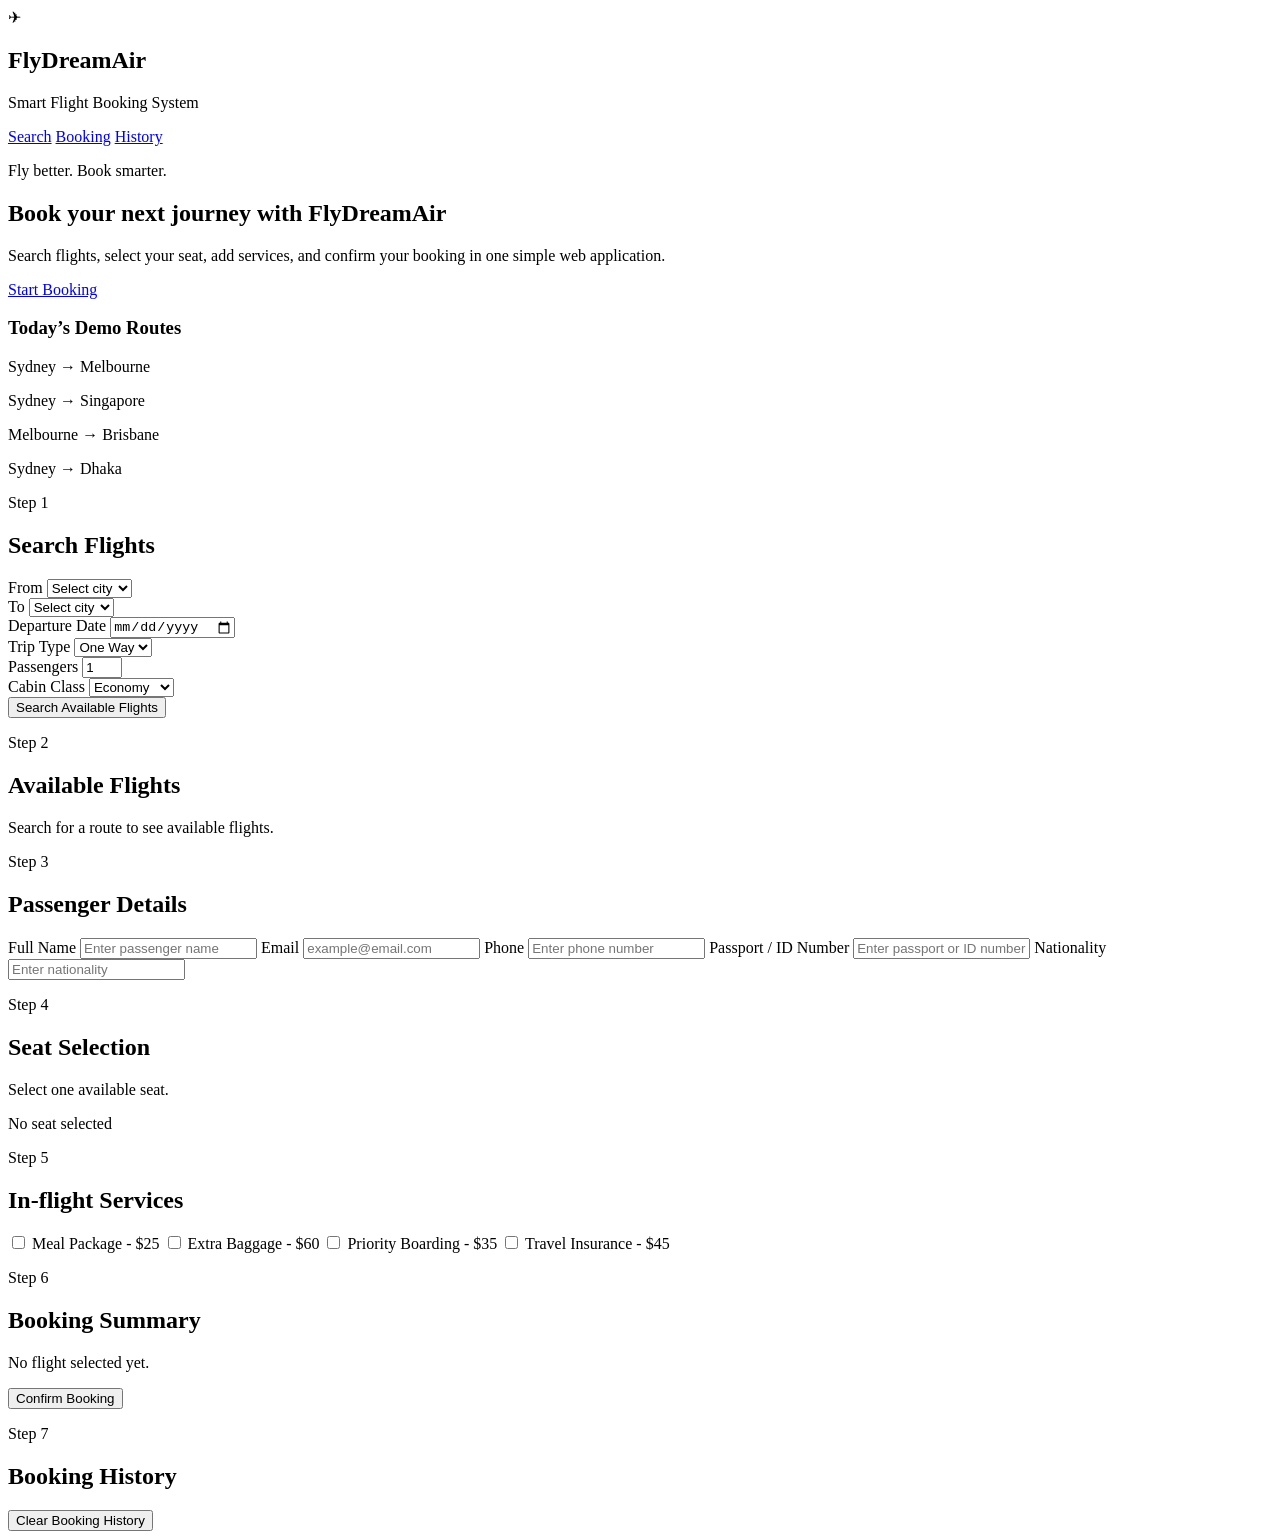
==== index.html @ 62c35463 "Added main HTML structure" ====
<!DOCTYPE html>
<html lang="en">
<head>
  <meta charset="UTF-8">
  <meta name="viewport" content="width=device-width, initial-scale=1.0">
  <title>FlyDreamAir Booking System</title>
  <link rel="stylesheet" href="style.scss">
</head>
<body>

  <div class="app">
  <header class="hero">
    <nav class="navbar">
      <div class="logo">
        <div class="logo-icon">✈</div>
        <div>
          <h1>FlyDreamAir</h1>
          <p>Smart Flight Booking System</p>
        </div>
      </div>

      <div class="nav-links">
        <a href="#search">Search</a>
        <a href="#booking">Booking</a>
        <a href="#history">History</a>
      </div>
    </nav>

    <div class="hero-content">
      <div>
        <p class="tag">Fly better. Book smarter.</p>
        <h2>Book your next journey with FlyDreamAir</h2>
        <p>
          Search flights, select your seat, add services, and confirm your booking
          in one simple web application.
        </p>
        <a href="#search" class="hero-btn">Start Booking</a>
      </div>

      <div class="hero-card">
        <h3>Today’s Demo Routes</h3>
        <p>Sydney → Melbourne</p>
        <p>Sydney → Singapore</p>
        <p>Melbourne → Brisbane</p>
        <p>Sydney → Dhaka</p>
      </div>
    </div>
  </header>

  <main>
    <section id="search" class="section">
      <div class="section-title">
        <p>Step 1</p>
        <h2>Search Flights</h2>
      </div>

      <form id="searchForm" class="card form-grid">
        <div>
          <label>From</label>
          <select id="fromCity" required>
            <option value="">Select city</option>
            <option>Sydney</option>
            <option>Melbourne</option>
            <option>Brisbane</option>
            <option>Singapore</option>
            <option>Dhaka</option>
          </select>
        </div>

        <div>
          <label>To</label>
          <select id="toCity" required>
            <option value="">Select city</option>
            <option>Sydney</option>
            <option>Melbourne</option>
            <option>Brisbane</option>
            <option>Singapore</option>
            <option>Dhaka</option>
          </select>
        </div>

        <div>
          <label>Departure Date</label>
          <input type="date" id="departureDate" required>
        </div>

        <div>
          <label>Trip Type</label>
          <select id="tripType">
            <option>One Way</option>
            <option>Return</option>
          </select>
        </div>

        <div>
          <label>Passengers</label>
          <input type="number" id="passengers" min="1" max="6" value="1">
        </div>

        <div>
          <label>Cabin Class</label>
          <select id="cabinClass">
            <option>Economy</option>
            <option>Business</option>
            <option>First Class</option>
          </select>
        </div>

        <button type="submit" class="primary-btn full">Search Available Flights</button>
      </form>
    </section>

    <section class="section">
      <div class="section-title">
        <p>Step 2</p>
        <h2>Available Flights</h2>
      </div>

      <div id="flightResults" class="flight-results">
        <div class="empty-box">Search for a route to see available flights.</div>
      </div>
    </section>

    <section id="booking" class="section booking-layout">
      <div>
        <div class="section-title">
          <p>Step 3</p>
          <h2>Passenger Details</h2>
        </div>

        <form id="passengerForm" class="card">
          <label>Full Name</label>
          <input type="text" id="fullName" placeholder="Enter passenger name" required>

          <label>Email</label>
          <input type="email" id="email" placeholder="example@email.com" required>

          <label>Phone</label>
          <input type="tel" id="phone" placeholder="Enter phone number" required>

          <label>Passport / ID Number</label>
          <input type="text" id="passport" placeholder="Enter passport or ID number" required>

          <label>Nationality</label>
          <input type="text" id="nationality" placeholder="Enter nationality" required>
        </form>
      </div>

      <div>
        <div class="section-title">
          <p>Step 4</p>
          <h2>Seat Selection</h2>
        </div>

        <div class="card">
          <p class="small-note">Select one available seat.</p>
          <div id="seatMap" class="seat-map"></div>
          <p id="selectedSeatText" class="selected-seat">No seat selected</p>
        </div>
      </div>
    </section>

    <section class="section booking-layout">
      <div>
        <div class="section-title">
          <p>Step 5</p>
          <h2>In-flight Services</h2>
        </div>

        <div class="card addons">
          <label>
            <input type="checkbox" class="addon" value="Meal Package" data-price="25">
            Meal Package - $25
          </label>

          <label>
            <input type="checkbox" class="addon" value="Extra Baggage" data-price="60">
            Extra Baggage - $60
          </label>

          <label>
            <input type="checkbox" class="addon" value="Priority Boarding" data-price="35">
            Priority Boarding - $35
          </label>

          <label>
            <input type="checkbox" class="addon" value="Travel Insurance" data-price="45">
            Travel Insurance - $45
          </label>
        </div>
      </div>

      <div>
        <div class="section-title">
          <p>Step 6</p>
          <h2>Booking Summary</h2>
        </div>

        <div class="card summary-card">
          <div id="summaryBox">
            <p>No flight selected yet.</p>
          </div>

          <button id="confirmBookingBtn" class="primary-btn full">Confirm Booking</button>
        </div>
      </div>
    </section>

    <section id="history" class="section">
      <div class="section-title">
        <p>Step 7</p>
        <h2>Booking History</h2>
      </div>

      <div class="card">
        <div id="bookingHistory"></div>
        <button id="clearHistoryBtn" class="danger-btn">Clear Booking History</button>
      </div>
    </section>
  </main>
</div>

  <script src="script.js" defer></script>
</body>
</html>
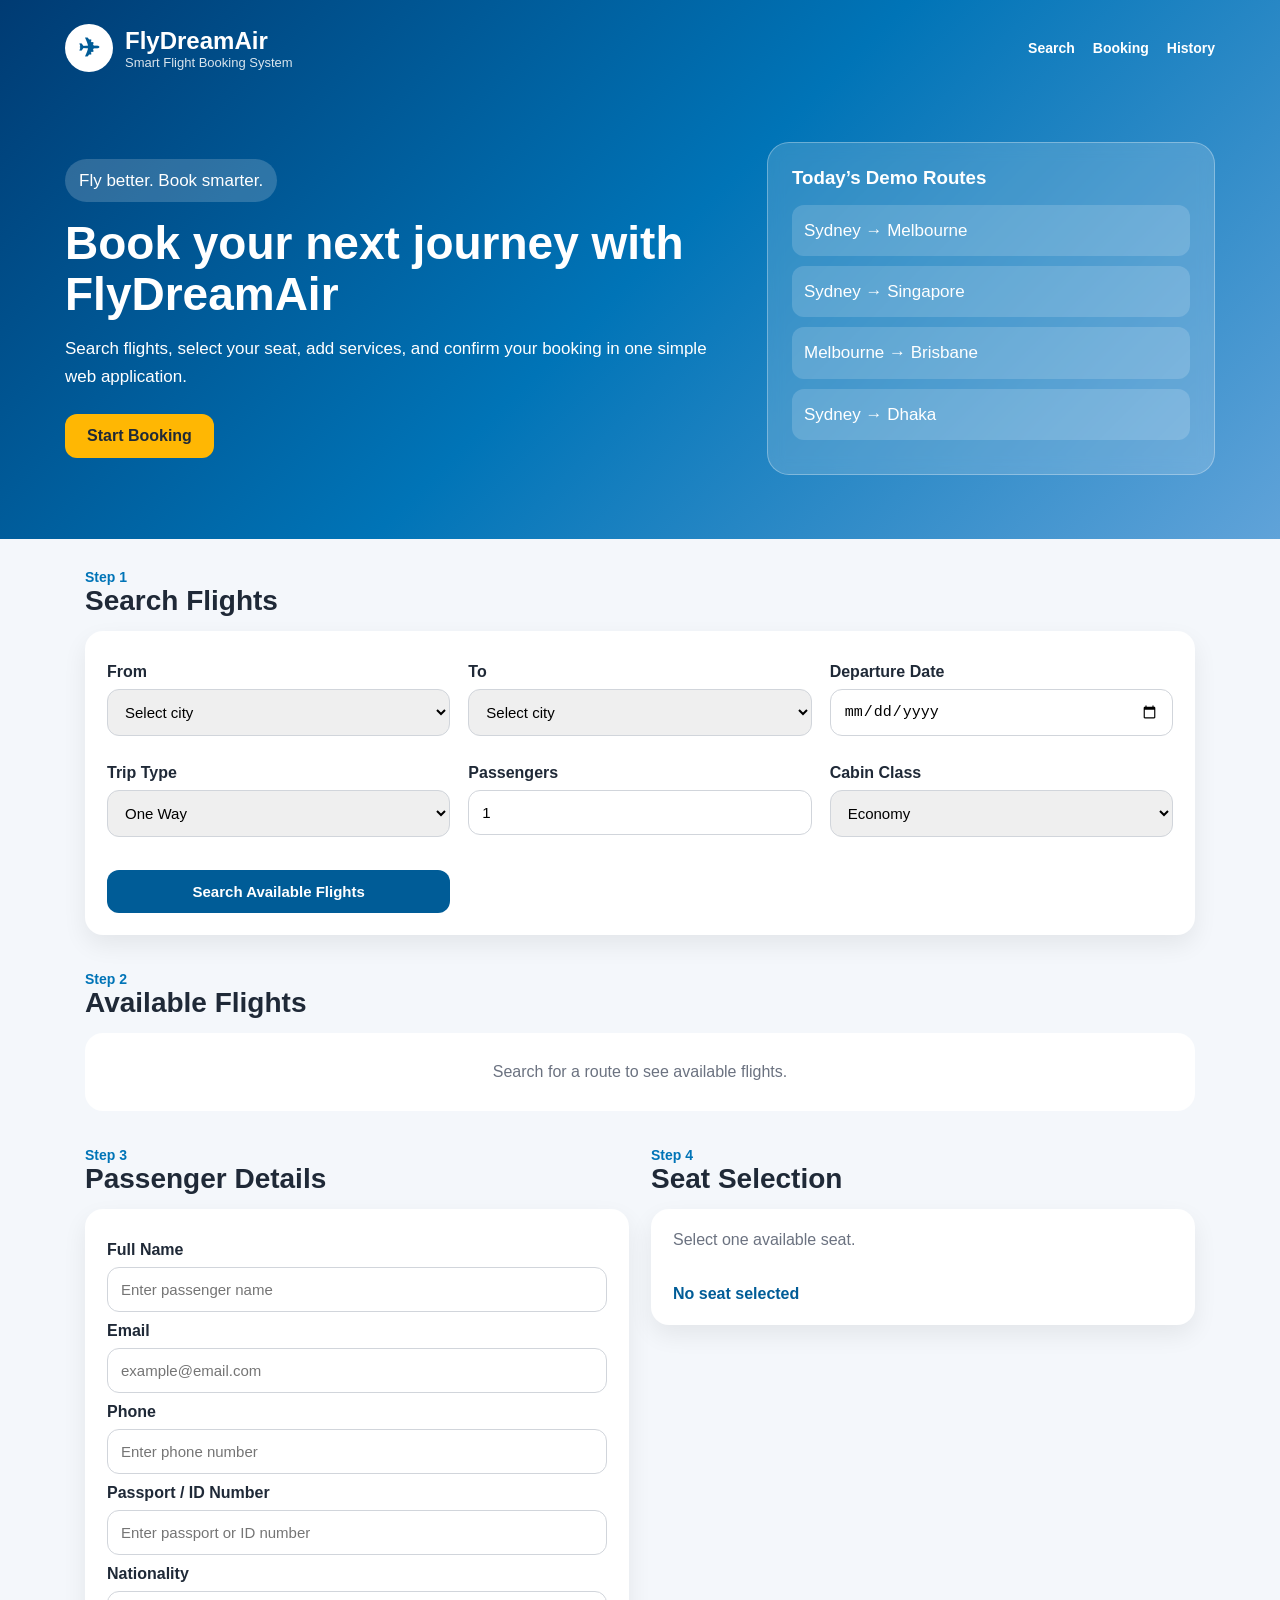
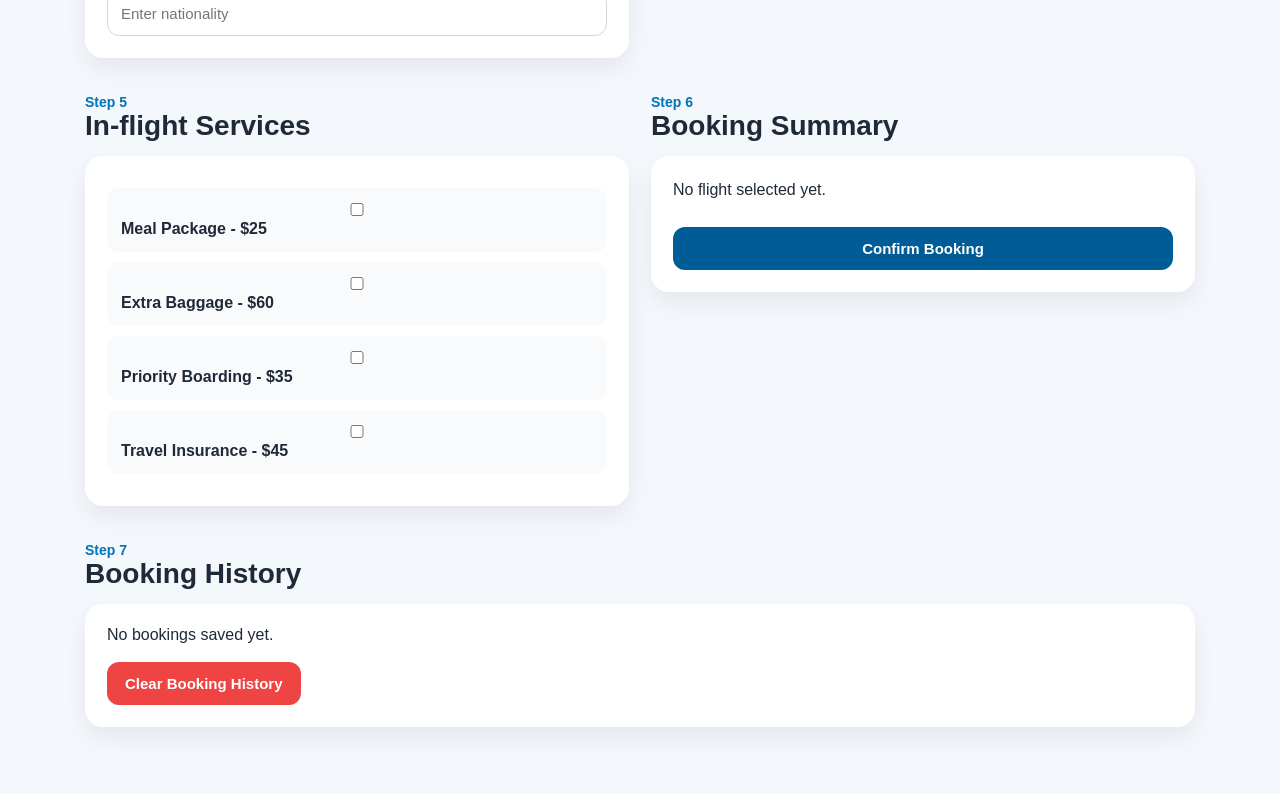
==== commit f9798049: "Change stylesheet link from style.scss to style.css" ====
--- a/index.html
+++ b/index.html
@@ -4,7 +4,7 @@
   <meta charset="UTF-8">
   <meta name="viewport" content="width=device-width, initial-scale=1.0">
   <title>FlyDreamAir Booking System</title>
-  <link rel="stylesheet" href="style.scss">
+  <link rel="stylesheet" href="style.css">
 </head>
 <body>
 
--- a/style.css
+++ b/style.css
@@ -0,0 +1,349 @@
+* {
+  box-sizing: border-box;
+  margin: 0;
+  padding: 0;
+}
+
+body {
+  font-family: Arial, sans-serif;
+  background: #f4f7fb;
+  color: #1f2937;
+}
+
+.app {
+  min-height: 100vh;
+}
+
+.hero {
+  background: linear-gradient(135deg, #003b73, #0074b7, #60a3d9);
+  color: white;
+  padding: 24px;
+}
+
+.navbar {
+  max-width: 1150px;
+  margin: auto;
+  display: flex;
+  justify-content: space-between;
+  align-items: center;
+}
+
+.logo {
+  display: flex;
+  gap: 12px;
+  align-items: center;
+}
+
+.logo-icon {
+  width: 48px;
+  height: 48px;
+  background: white;
+  color: #005c97;
+  border-radius: 50%;
+  display: grid;
+  place-items: center;
+  font-size: 26px;
+  font-weight: bold;
+}
+
+.logo h1 {
+  font-size: 24px;
+}
+
+.logo p {
+  font-size: 13px;
+  opacity: 0.85;
+}
+
+.nav-links {
+  display: flex;
+  gap: 18px;
+}
+
+.nav-links a {
+  color: white;
+  text-decoration: none;
+  font-weight: bold;
+  font-size: 14px;
+}
+
+.hero-content {
+  max-width: 1150px;
+  margin: 70px auto 40px;
+  display: grid;
+  grid-template-columns: 1.5fr 1fr;
+  gap: 30px;
+  align-items: center;
+}
+
+.tag {
+  display: inline-block;
+  background: rgba(255, 255, 255, 0.18);
+  padding: 8px 14px;
+  border-radius: 999px;
+  margin-bottom: 16px;
+}
+
+.hero-content h2 {
+  font-size: 46px;
+  line-height: 1.1;
+  margin-bottom: 16px;
+}
+
+.hero-content p {
+  font-size: 17px;
+  line-height: 1.6;
+}
+
+.hero-btn {
+  display: inline-block;
+  margin-top: 24px;
+  background: #ffb703;
+  color: #1f2937;
+  padding: 13px 22px;
+  border-radius: 12px;
+  text-decoration: none;
+  font-weight: bold;
+}
+
+.hero-card {
+  background: rgba(255, 255, 255, 0.16);
+  border: 1px solid rgba(255, 255, 255, 0.3);
+  backdrop-filter: blur(8px);
+  padding: 24px;
+  border-radius: 22px;
+}
+
+.hero-card h3 {
+  margin-bottom: 16px;
+}
+
+.hero-card p {
+  background: rgba(255, 255, 255, 0.16);
+  padding: 12px;
+  border-radius: 12px;
+  margin-bottom: 10px;
+}
+
+main {
+  max-width: 1150px;
+  margin: auto;
+  padding: 30px 20px;
+}
+
+.section {
+  margin-bottom: 36px;
+}
+
+.section-title {
+  margin-bottom: 14px;
+}
+
+.section-title p {
+  color: #0074b7;
+  font-weight: bold;
+  font-size: 14px;
+}
+
+.section-title h2 {
+  font-size: 28px;
+}
+
+.card {
+  background: white;
+  border-radius: 18px;
+  padding: 22px;
+  box-shadow: 0 10px 25px rgba(0, 0, 0, 0.07);
+}
+
+.form-grid {
+  display: grid;
+  grid-template-columns: repeat(3, 1fr);
+  gap: 18px;
+}
+
+label {
+  display: block;
+  font-weight: bold;
+  margin-bottom: 8px;
+  margin-top: 10px;
+}
+
+input,
+select {
+  width: 100%;
+  padding: 13px;
+  border: 1px solid #d1d5db;
+  border-radius: 12px;
+  font-size: 15px;
+  outline: none;
+}
+
+input:focus,
+select:focus {
+  border-color: #0074b7;
+}
+
+.primary-btn,
+.danger-btn {
+  border: none;
+  padding: 13px 18px;
+  border-radius: 12px;
+  cursor: pointer;
+  font-weight: bold;
+  font-size: 15px;
+}
+
+.primary-btn {
+  background: #005c97;
+  color: white;
+}
+
+.primary-btn:hover {
+  background: #003b73;
+}
+
+.danger-btn {
+  background: #ef4444;
+  color: white;
+  margin-top: 18px;
+}
+
+.full {
+  width: 100%;
+  margin-top: 15px;
+}
+
+.flight-results {
+  display: grid;
+  gap: 18px;
+}
+
+.flight-card {
+  background: white;
+  border-radius: 18px;
+  padding: 20px;
+  display: grid;
+  grid-template-columns: 1.2fr 1fr auto;
+  gap: 20px;
+  align-items: center;
+  box-shadow: 0 10px 25px rgba(0, 0, 0, 0.07);
+}
+
+.flight-card h3 {
+  color: #005c97;
+  margin-bottom: 8px;
+}
+
+.flight-price {
+  font-size: 24px;
+  font-weight: bold;
+  color: #f97316;
+}
+
+.empty-box {
+  background: white;
+  padding: 30px;
+  border-radius: 18px;
+  text-align: center;
+  color: #6b7280;
+}
+
+.booking-layout {
+  display: grid;
+  grid-template-columns: 1fr 1fr;
+  gap: 22px;
+}
+
+.seat-map {
+  display: grid;
+  grid-template-columns: repeat(4, 1fr);
+  gap: 10px;
+  margin: 18px 0;
+}
+
+.seat {
+  padding: 14px;
+  border-radius: 10px;
+  border: 1px solid #d1d5db;
+  background: #eef6ff;
+  cursor: pointer;
+  font-weight: bold;
+}
+
+.seat:hover {
+  background: #dbeafe;
+}
+
+.seat.selected {
+  background: #005c97;
+  color: white;
+}
+
+.seat.booked {
+  background: #9ca3af;
+  color: white;
+  cursor: not-allowed;
+}
+
+.selected-seat {
+  font-weight: bold;
+  color: #005c97;
+}
+
+.small-note {
+  color: #6b7280;
+}
+
+.addons label {
+  background: #f8fafc;
+  padding: 14px;
+  border-radius: 12px;
+  margin-bottom: 10px;
+  cursor: pointer;
+}
+
+.summary-card p {
+  margin-bottom: 10px;
+  line-height: 1.5;
+}
+
+.history-item {
+  background: #f8fafc;
+  border-left: 5px solid #005c97;
+  padding: 15px;
+  border-radius: 12px;
+  margin-bottom: 14px;
+}
+
+.history-item h3 {
+  color: #005c97;
+  margin-bottom: 8px;
+}
+
+@media (max-width: 850px) {
+  .navbar {
+    flex-direction: column;
+    gap: 18px;
+  }
+
+  .hero-content {
+    grid-template-columns: 1fr;
+    margin-top: 40px;
+  }
+
+  .hero-content h2 {
+    font-size: 34px;
+  }
+
+  .form-grid,
+  .booking-layout,
+  .flight-card {
+    grid-template-columns: 1fr;
+  }
+
+  .nav-links {
+    flex-wrap: wrap;
+    justify-content: center;
+  }
+}
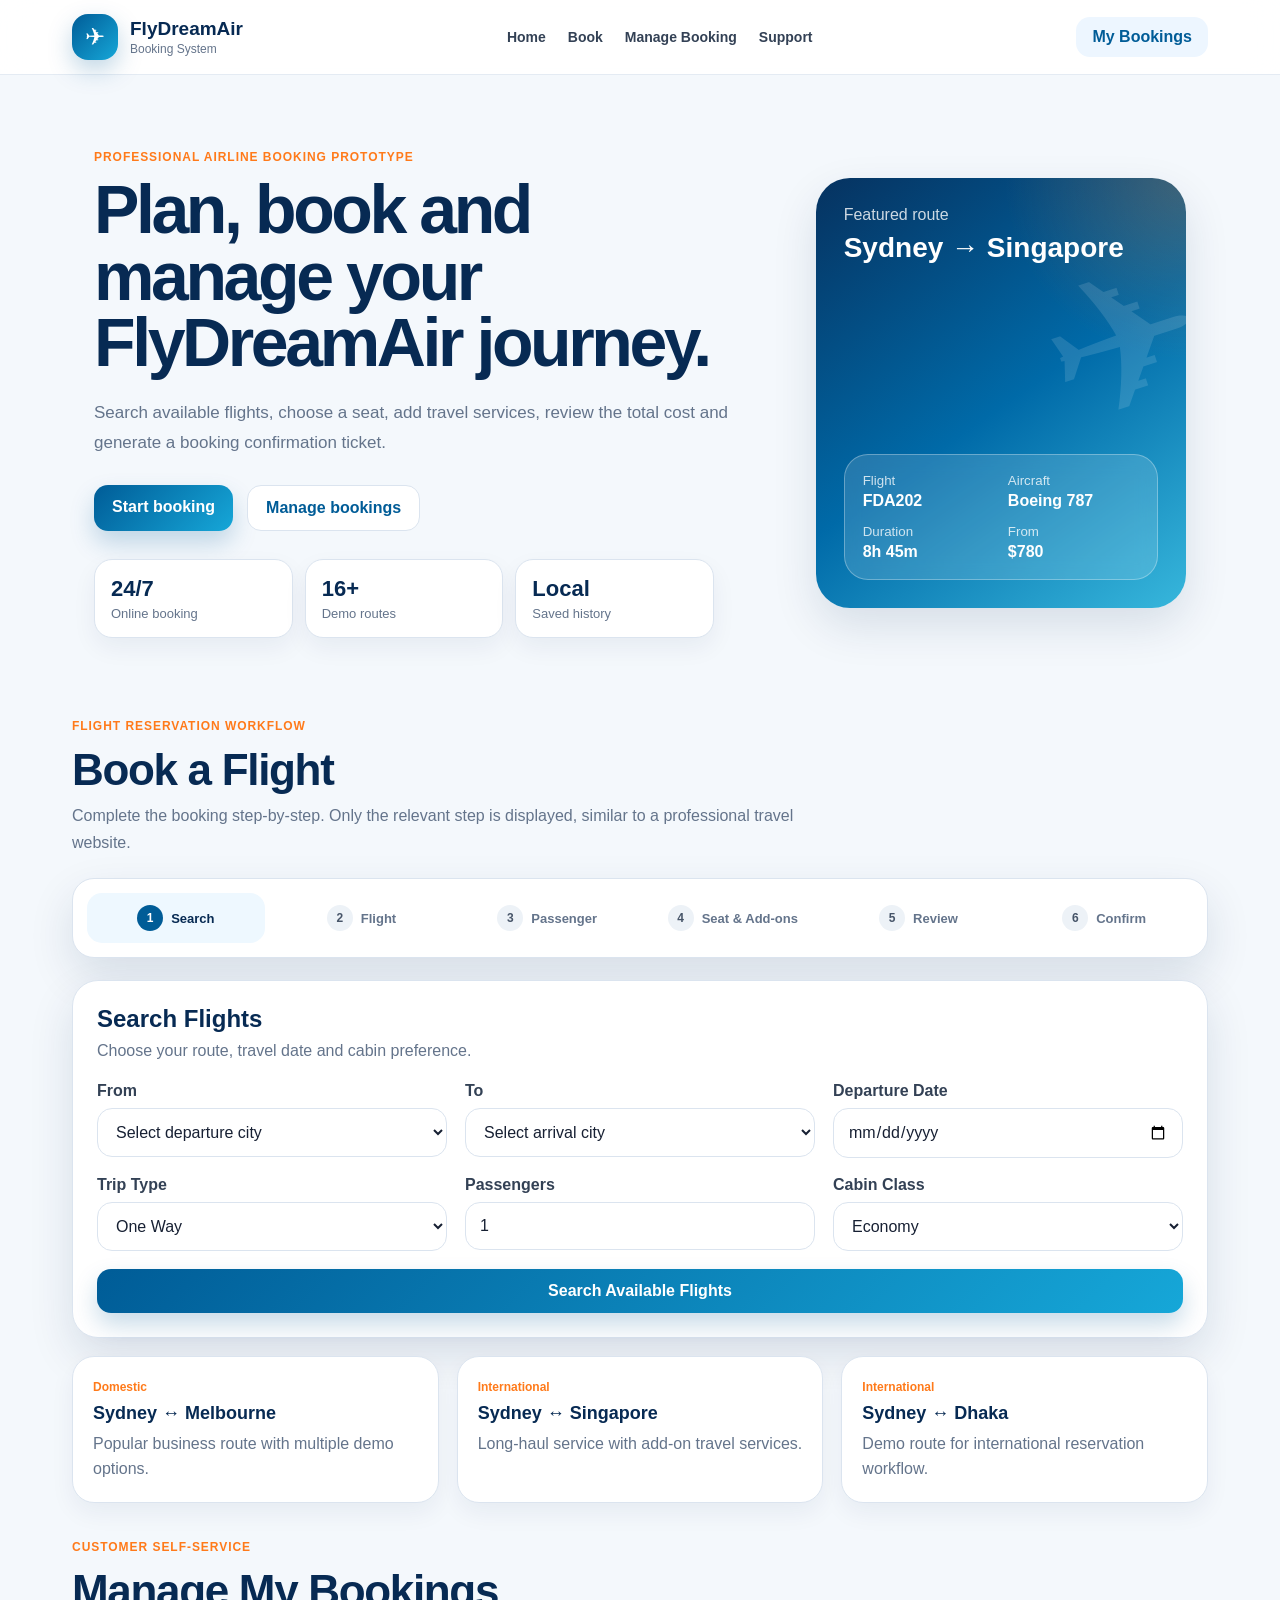
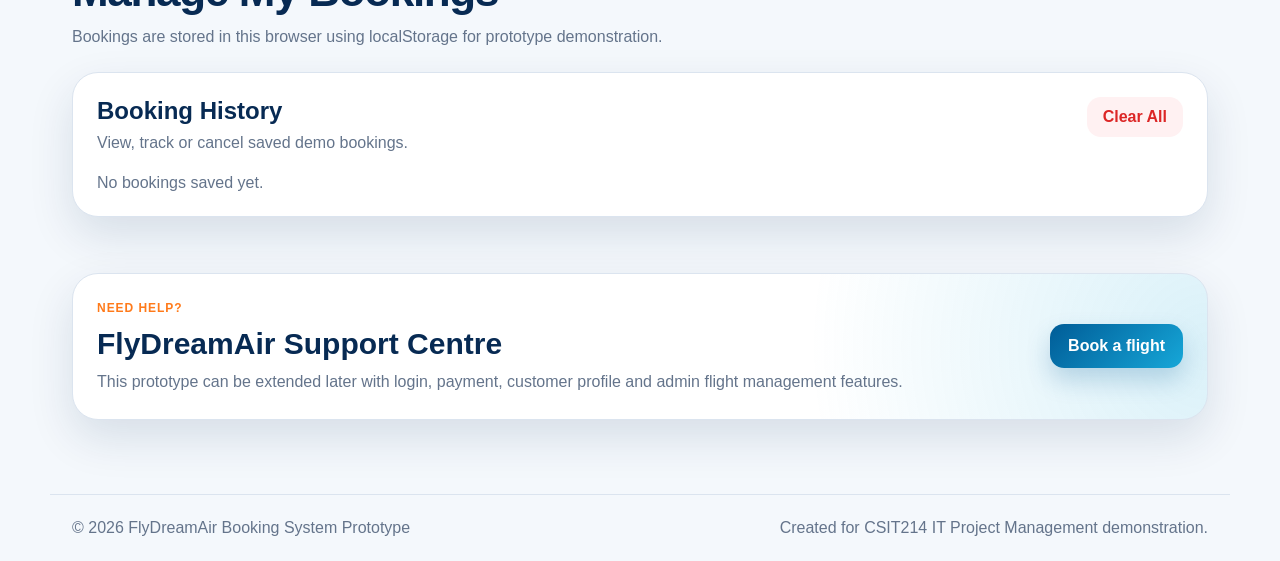
==== commit 50e64b72: "Improved layout with professional multi-step booking flow" ====
--- a/index.html
+++ b/index.html
@@ -1,224 +1,385 @@
 <!DOCTYPE html>
 <html lang="en">
 <head>
-  <meta charset="UTF-8">
-  <meta name="viewport" content="width=device-width, initial-scale=1.0">
+  <meta charset="UTF-8" />
+  <meta name="viewport" content="width=device-width, initial-scale=1.0" />
   <title>FlyDreamAir Booking System</title>
-  <link rel="stylesheet" href="style.css">
+  <link rel="stylesheet" href="style.css" />
 </head>
 <body>
-
-  <div class="app">
-  <header class="hero">
-    <nav class="navbar">
-      <div class="logo">
-        <div class="logo-icon">✈</div>
-        <div>
-          <h1>FlyDreamAir</h1>
-          <p>Smart Flight Booking System</p>
-        </div>
-      </div>
-
-      <div class="nav-links">
-        <a href="#search">Search</a>
-        <a href="#booking">Booking</a>
-        <a href="#history">History</a>
-      </div>
-    </nav>
-
-    <div class="hero-content">
-      <div>
-        <p class="tag">Fly better. Book smarter.</p>
-        <h2>Book your next journey with FlyDreamAir</h2>
-        <p>
-          Search flights, select your seat, add services, and confirm your booking
-          in one simple web application.
-        </p>
-        <a href="#search" class="hero-btn">Start Booking</a>
-      </div>
-
-      <div class="hero-card">
-        <h3>Today’s Demo Routes</h3>
-        <p>Sydney → Melbourne</p>
-        <p>Sydney → Singapore</p>
-        <p>Melbourne → Brisbane</p>
-        <p>Sydney → Dhaka</p>
-      </div>
-    </div>
-  </header>
-
-  <main>
-    <section id="search" class="section">
-      <div class="section-title">
-        <p>Step 1</p>
-        <h2>Search Flights</h2>
-      </div>
-
-      <form id="searchForm" class="card form-grid">
-        <div>
-          <label>From</label>
-          <select id="fromCity" required>
-            <option value="">Select city</option>
-            <option>Sydney</option>
-            <option>Melbourne</option>
-            <option>Brisbane</option>
-            <option>Singapore</option>
-            <option>Dhaka</option>
-          </select>
-        </div>
-
-        <div>
-          <label>To</label>
-          <select id="toCity" required>
-            <option value="">Select city</option>
-            <option>Sydney</option>
-            <option>Melbourne</option>
-            <option>Brisbane</option>
-            <option>Singapore</option>
-            <option>Dhaka</option>
-          </select>
-        </div>
-
-        <div>
-          <label>Departure Date</label>
-          <input type="date" id="departureDate" required>
-        </div>
-
-        <div>
-          <label>Trip Type</label>
-          <select id="tripType">
-            <option>One Way</option>
-            <option>Return</option>
-          </select>
-        </div>
-
-        <div>
-          <label>Passengers</label>
-          <input type="number" id="passengers" min="1" max="6" value="1">
-        </div>
-
-        <div>
-          <label>Cabin Class</label>
-          <select id="cabinClass">
-            <option>Economy</option>
-            <option>Business</option>
-            <option>First Class</option>
-          </select>
-        </div>
-
-        <button type="submit" class="primary-btn full">Search Available Flights</button>
-      </form>
-    </section>
-
-    <section class="section">
-      <div class="section-title">
-        <p>Step 2</p>
-        <h2>Available Flights</h2>
-      </div>
-
-      <div id="flightResults" class="flight-results">
-        <div class="empty-box">Search for a route to see available flights.</div>
-      </div>
-    </section>
-
-    <section id="booking" class="section booking-layout">
-      <div>
-        <div class="section-title">
-          <p>Step 3</p>
-          <h2>Passenger Details</h2>
-        </div>
-
-        <form id="passengerForm" class="card">
-          <label>Full Name</label>
-          <input type="text" id="fullName" placeholder="Enter passenger name" required>
-
-          <label>Email</label>
-          <input type="email" id="email" placeholder="example@email.com" required>
-
-          <label>Phone</label>
-          <input type="tel" id="phone" placeholder="Enter phone number" required>
-
-          <label>Passport / ID Number</label>
-          <input type="text" id="passport" placeholder="Enter passport or ID number" required>
-
-          <label>Nationality</label>
-          <input type="text" id="nationality" placeholder="Enter nationality" required>
-        </form>
-      </div>
-
-      <div>
-        <div class="section-title">
-          <p>Step 4</p>
-          <h2>Seat Selection</h2>
+  <div class="app-shell">
+    <header class="site-header">
+      <nav class="nav">
+        <a class="brand" href="#home" aria-label="FlyDreamAir home">
+          <span class="brand-mark">✈</span>
+          <span>
+            <strong>FlyDreamAir</strong>
+            <small>Booking System</small>
+          </span>
+        </a>
+
+        <div class="nav-links">
+          <a href="#home">Home</a>
+          <a href="#bookingApp">Book</a>
+          <a href="#manageBookings">Manage Booking</a>
+          <a href="#support">Support</a>
+        </div>
+
+        <button class="ghost-btn" id="viewBookingsBtn">My Bookings</button>
+      </nav>
+    </header>
+
+    <main>
+      <section id="home" class="hero">
+        <div class="hero-copy">
+          <span class="eyebrow">Professional airline booking prototype</span>
+          <h1>Plan, book and manage your FlyDreamAir journey.</h1>
+          <p>
+            Search available flights, choose a seat, add travel services, review the total cost and generate a booking confirmation ticket.
+          </p>
+          <div class="hero-actions">
+            <a class="primary-link" href="#bookingApp">Start booking</a>
+            <a class="secondary-link" href="#manageBookings">Manage bookings</a>
+          </div>
+
+          <div class="trust-row" aria-label="Service highlights">
+            <div>
+              <strong>24/7</strong>
+              <span>Online booking</span>
+            </div>
+            <div>
+              <strong>16+</strong>
+              <span>Demo routes</span>
+            </div>
+            <div>
+              <strong>Local</strong>
+              <span>Saved history</span>
+            </div>
+          </div>
+        </div>
+
+        <aside class="hero-panel">
+          <div class="panel-top">
+            <span>Featured route</span>
+            <strong>Sydney → Singapore</strong>
+          </div>
+          <div class="mini-ticket">
+            <div>
+              <small>Flight</small>
+              <strong>FDA202</strong>
+            </div>
+            <div>
+              <small>Aircraft</small>
+              <strong>Boeing 787</strong>
+            </div>
+            <div>
+              <small>Duration</small>
+              <strong>8h 45m</strong>
+            </div>
+            <div>
+              <small>From</small>
+              <strong>$780</strong>
+            </div>
+          </div>
+        </aside>
+      </section>
+
+      <section id="bookingApp" class="booking-section">
+        <div class="section-heading">
+          <span>Flight reservation workflow</span>
+          <h2>Book a Flight</h2>
+          <p>Complete the booking step-by-step. Only the relevant step is displayed, similar to a professional travel website.</p>
+        </div>
+
+        <div class="progress-card">
+          <div class="progress-step active" data-step-dot="1"><span>1</span> Search</div>
+          <div class="progress-step" data-step-dot="2"><span>2</span> Flight</div>
+          <div class="progress-step" data-step-dot="3"><span>3</span> Passenger</div>
+          <div class="progress-step" data-step-dot="4"><span>4</span> Seat & Add-ons</div>
+          <div class="progress-step" data-step-dot="5"><span>5</span> Review</div>
+          <div class="progress-step" data-step-dot="6"><span>6</span> Confirm</div>
+        </div>
+
+        <div class="workspace">
+          <section class="step-view active" id="stepSearch">
+            <div class="card search-card">
+              <div class="card-title">
+                <h3>Search Flights</h3>
+                <p>Choose your route, travel date and cabin preference.</p>
+              </div>
+
+              <form id="searchForm" class="search-grid">
+                <div>
+                  <label for="fromCity">From</label>
+                  <select id="fromCity" required>
+                    <option value="">Select departure city</option>
+                    <option>Sydney</option>
+                    <option>Melbourne</option>
+                    <option>Brisbane</option>
+                    <option>Singapore</option>
+                    <option>Dhaka</option>
+                  </select>
+                </div>
+
+                <div>
+                  <label for="toCity">To</label>
+                  <select id="toCity" required>
+                    <option value="">Select arrival city</option>
+                    <option>Sydney</option>
+                    <option>Melbourne</option>
+                    <option>Brisbane</option>
+                    <option>Singapore</option>
+                    <option>Dhaka</option>
+                  </select>
+                </div>
+
+                <div>
+                  <label for="departureDate">Departure Date</label>
+                  <input type="date" id="departureDate" required />
+                </div>
+
+                <div>
+                  <label for="tripType">Trip Type</label>
+                  <select id="tripType">
+                    <option>One Way</option>
+                    <option>Return</option>
+                  </select>
+                </div>
+
+                <div>
+                  <label for="passengers">Passengers</label>
+                  <input type="number" id="passengers" min="1" max="6" value="1" />
+                </div>
+
+                <div>
+                  <label for="cabinClass">Cabin Class</label>
+                  <select id="cabinClass">
+                    <option>Economy</option>
+                    <option>Business</option>
+                    <option>First Class</option>
+                  </select>
+                </div>
+
+                <button class="primary-btn search-submit" type="submit">Search Available Flights</button>
+              </form>
+            </div>
+
+            <div class="destination-grid">
+              <article>
+                <span>Domestic</span>
+                <strong>Sydney ↔ Melbourne</strong>
+                <p>Popular business route with multiple demo options.</p>
+              </article>
+              <article>
+                <span>International</span>
+                <strong>Sydney ↔ Singapore</strong>
+                <p>Long-haul service with add-on travel services.</p>
+              </article>
+              <article>
+                <span>International</span>
+                <strong>Sydney ↔ Dhaka</strong>
+                <p>Demo route for international reservation workflow.</p>
+              </article>
+            </div>
+          </section>
+
+          <section class="step-view" id="stepFlights">
+            <div class="card">
+              <div class="card-title split">
+                <div>
+                  <h3>Available Flights</h3>
+                  <p id="routeSummary">Select the best flight from the search results.</p>
+                </div>
+                <button class="text-btn" id="changeSearchBtn">Change search</button>
+              </div>
+              <div id="flightResults" class="flight-results"></div>
+            </div>
+          </section>
+
+          <section class="step-view" id="stepPassenger">
+            <div class="card">
+              <div class="card-title">
+                <h3>Passenger Information</h3>
+                <p>Enter the main traveller details for the booking record.</p>
+              </div>
+
+              <form id="passengerForm" class="passenger-grid">
+                <div>
+                  <label for="fullName">Full Name</label>
+                  <input type="text" id="fullName" placeholder="e.g. Shah Hadiuzzaman Rifat" required />
+                </div>
+
+                <div>
+                  <label for="email">Email Address</label>
+                  <input type="email" id="email" placeholder="name@example.com" required />
+                </div>
+
+                <div>
+                  <label for="phone">Phone Number</label>
+                  <input type="tel" id="phone" placeholder="+61..." required />
+                </div>
+
+                <div>
+                  <label for="passport">Passport / ID Number</label>
+                  <input type="text" id="passport" placeholder="Enter ID number" required />
+                </div>
+
+                <div>
+                  <label for="nationality">Nationality</label>
+                  <input type="text" id="nationality" placeholder="Enter nationality" required />
+                </div>
+
+                <div>
+                  <label for="dob">Date of Birth</label>
+                  <input type="date" id="dob" required />
+                </div>
+              </form>
+
+              <div class="button-row">
+                <button class="secondary-btn" data-go-step="2">Back to flights</button>
+                <button class="primary-btn" id="continueToSeatsBtn">Continue to seats</button>
+              </div>
+            </div>
+          </section>
+
+          <section class="step-view" id="stepSeats">
+            <div class="two-column">
+              <div class="card">
+                <div class="card-title">
+                  <h3>Select Seat</h3>
+                  <p>Unavailable seats are greyed out. Choose one available seat.</p>
+                </div>
+                <div class="aircraft-label">Front of aircraft</div>
+                <div id="seatMap" class="seat-map"></div>
+                <p id="selectedSeatText" class="selected-seat">No seat selected</p>
+              </div>
+
+              <div class="card">
+                <div class="card-title">
+                  <h3>Add Travel Services</h3>
+                  <p>Select optional services to improve the passenger journey.</p>
+                </div>
+
+                <div class="addons">
+                  <label>
+                    <input type="checkbox" class="addon" value="Meal Package" data-price="25" />
+                    <span>
+                      <strong>Meal Package</strong>
+                      <small>Hot meal and beverage selection</small>
+                    </span>
+                    <b>$25</b>
+                  </label>
+
+                  <label>
+                    <input type="checkbox" class="addon" value="Extra Baggage" data-price="60" />
+                    <span>
+                      <strong>Extra Baggage</strong>
+                      <small>Additional checked baggage allowance</small>
+                    </span>
+                    <b>$60</b>
+                  </label>
+
+                  <label>
+                    <input type="checkbox" class="addon" value="Priority Boarding" data-price="35" />
+                    <span>
+                      <strong>Priority Boarding</strong>
+                      <small>Board earlier and save time</small>
+                    </span>
+                    <b>$35</b>
+                  </label>
+
+                  <label>
+                    <input type="checkbox" class="addon" value="Travel Insurance" data-price="45" />
+                    <span>
+                      <strong>Travel Insurance</strong>
+                      <small>Basic travel protection package</small>
+                    </span>
+                    <b>$45</b>
+                  </label>
+                </div>
+
+                <div class="button-row">
+                  <button class="secondary-btn" data-go-step="3">Back</button>
+                  <button class="primary-btn" id="continueToReviewBtn">Review booking</button>
+                </div>
+              </div>
+            </div>
+          </section>
+
+          <section class="step-view" id="stepReview">
+            <div class="two-column">
+              <div class="card">
+                <div class="card-title">
+                  <h3>Review Booking</h3>
+                  <p>Check all information before confirming the booking.</p>
+                </div>
+                <div id="reviewDetails" class="review-details"></div>
+                <div class="button-row">
+                  <button class="secondary-btn" data-go-step="4">Back</button>
+                  <button class="primary-btn" id="confirmBookingBtn">Confirm Booking</button>
+                </div>
+              </div>
+
+              <aside class="price-card">
+                <span>Total payable</span>
+                <strong id="totalPrice">$0</strong>
+                <p>This is a simulation only. No real payment is processed.</p>
+              </aside>
+            </div>
+          </section>
+
+          <section class="step-view" id="stepConfirm">
+            <div class="confirmation-wrap">
+              <div class="success-icon">✓</div>
+              <h3>Booking Confirmed</h3>
+              <p>Your FlyDreamAir booking has been saved to local booking history.</p>
+              <div id="ticketOutput" class="ticket"></div>
+              <div class="button-row center">
+                <button class="secondary-btn" id="newBookingBtn">Create another booking</button>
+                <button class="primary-btn" id="goManageBtn">View booking history</button>
+              </div>
+            </div>
+          </section>
+        </div>
+      </section>
+
+      <section id="manageBookings" class="manage-section">
+        <div class="section-heading">
+          <span>Customer self-service</span>
+          <h2>Manage My Bookings</h2>
+          <p>Bookings are stored in this browser using localStorage for prototype demonstration.</p>
         </div>
 
         <div class="card">
-          <p class="small-note">Select one available seat.</p>
-          <div id="seatMap" class="seat-map"></div>
-          <p id="selectedSeatText" class="selected-seat">No seat selected</p>
-        </div>
-      </div>
-    </section>
-
-    <section class="section booking-layout">
-      <div>
-        <div class="section-title">
-          <p>Step 5</p>
-          <h2>In-flight Services</h2>
-        </div>
-
-        <div class="card addons">
-          <label>
-            <input type="checkbox" class="addon" value="Meal Package" data-price="25">
-            Meal Package - $25
-          </label>
-
-          <label>
-            <input type="checkbox" class="addon" value="Extra Baggage" data-price="60">
-            Extra Baggage - $60
-          </label>
-
-          <label>
-            <input type="checkbox" class="addon" value="Priority Boarding" data-price="35">
-            Priority Boarding - $35
-          </label>
-
-          <label>
-            <input type="checkbox" class="addon" value="Travel Insurance" data-price="45">
-            Travel Insurance - $45
-          </label>
-        </div>
-      </div>
-
-      <div>
-        <div class="section-title">
-          <p>Step 6</p>
-          <h2>Booking Summary</h2>
-        </div>
-
-        <div class="card summary-card">
-          <div id="summaryBox">
-            <p>No flight selected yet.</p>
-          </div>
-
-          <button id="confirmBookingBtn" class="primary-btn full">Confirm Booking</button>
-        </div>
-      </div>
-    </section>
-
-    <section id="history" class="section">
-      <div class="section-title">
-        <p>Step 7</p>
-        <h2>Booking History</h2>
-      </div>
-
-      <div class="card">
-        <div id="bookingHistory"></div>
-        <button id="clearHistoryBtn" class="danger-btn">Clear Booking History</button>
-      </div>
-    </section>
-  </main>
-</div>
+          <div class="card-title split">
+            <div>
+              <h3>Booking History</h3>
+              <p>View, track or cancel saved demo bookings.</p>
+            </div>
+            <button class="danger-btn" id="clearHistoryBtn">Clear All</button>
+          </div>
+
+          <div id="bookingHistory" class="history-list"></div>
+        </div>
+      </section>
+
+      <section id="support" class="support-section">
+        <div class="support-card">
+          <div>
+            <span>Need help?</span>
+            <h2>FlyDreamAir Support Centre</h2>
+            <p>This prototype can be extended later with login, payment, customer profile and admin flight management features.</p>
+          </div>
+          <a class="primary-link" href="#bookingApp">Book a flight</a>
+        </div>
+      </section>
+    </main>
+
+    <footer class="footer">
+      <p>© 2026 FlyDreamAir Booking System Prototype</p>
+      <p>Created for CSIT214 IT Project Management demonstration.</p>
+    </footer>
+  </div>
 
   <script src="script.js" defer></script>
 </body>
--- a/style.css
+++ b/style.css
@@ -4,346 +4,976 @@
   padding: 0;
 }
 
+:root {
+  --navy: #072a53;
+  --blue: #005c97;
+  --sky: #16a7d8;
+  --orange: #ff7a1a;
+  --gold: #f7b731;
+  --ink: #172033;
+  --muted: #64748b;
+  --line: #dbe4ef;
+  --soft: #f4f8fc;
+  --card: #ffffff;
+  --danger: #dc2626;
+  --success: #16a34a;
+  --shadow: 0 18px 45px rgba(7, 42, 83, 0.12);
+}
+
+html {
+  scroll-behavior: smooth;
+}
+
 body {
-  font-family: Arial, sans-serif;
-  background: #f4f7fb;
-  color: #1f2937;
-}
-
-.app {
-  min-height: 100vh;
+  font-family: Inter, "Segoe UI", Arial, sans-serif;
+  background: var(--soft);
+  color: var(--ink);
+}
+
+button,
+input,
+select {
+  font: inherit;
+}
+
+button {
+  border: 0;
+}
+
+a {
+  color: inherit;
+}
+
+.site-header {
+  position: sticky;
+  top: 0;
+  z-index: 50;
+  background: rgba(255, 255, 255, 0.92);
+  backdrop-filter: blur(16px);
+  border-bottom: 1px solid rgba(219, 228, 239, 0.75);
+}
+
+.nav {
+  max-width: 1180px;
+  margin: auto;
+  min-height: 74px;
+  padding: 0 22px;
+  display: flex;
+  align-items: center;
+  justify-content: space-between;
+  gap: 18px;
+}
+
+.brand {
+  display: inline-flex;
+  align-items: center;
+  gap: 12px;
+  text-decoration: none;
+}
+
+.brand-mark {
+  width: 46px;
+  height: 46px;
+  border-radius: 16px;
+  background: linear-gradient(135deg, var(--blue), var(--sky));
+  color: white;
+  display: grid;
+  place-items: center;
+  font-size: 24px;
+  box-shadow: 0 10px 25px rgba(0, 92, 151, 0.25);
+}
+
+.brand strong {
+  display: block;
+  font-size: 19px;
+  color: var(--navy);
+}
+
+.brand small {
+  display: block;
+  color: var(--muted);
+  font-size: 12px;
+  margin-top: 2px;
+}
+
+.nav-links {
+  display: flex;
+  gap: 22px;
+  align-items: center;
+}
+
+.nav-links a {
+  text-decoration: none;
+  color: #334155;
+  font-weight: 700;
+  font-size: 14px;
+}
+
+.nav-links a:hover {
+  color: var(--blue);
+}
+
+.ghost-btn,
+.text-btn,
+.secondary-btn,
+.primary-btn,
+.danger-btn,
+.primary-link,
+.secondary-link {
+  border-radius: 14px;
+  cursor: pointer;
+  font-weight: 800;
+  text-decoration: none;
+  transition: 0.2s ease;
+}
+
+.ghost-btn {
+  background: #edf6ff;
+  color: var(--blue);
+  padding: 11px 16px;
+}
+
+.ghost-btn:hover {
+  background: #dff0ff;
+}
+
+.primary-btn,
+.primary-link {
+  background: linear-gradient(135deg, var(--blue), var(--sky));
+  color: white;
+  padding: 13px 18px;
+  box-shadow: 0 12px 24px rgba(0, 92, 151, 0.22);
+}
+
+.primary-btn:hover,
+.primary-link:hover {
+  transform: translateY(-1px);
+}
+
+.secondary-btn,
+.secondary-link {
+  background: white;
+  color: var(--blue);
+  border: 1px solid var(--line);
+  padding: 13px 18px;
+}
+
+.secondary-btn:hover,
+.secondary-link:hover {
+  border-color: var(--blue);
+}
+
+.text-btn {
+  background: transparent;
+  color: var(--blue);
+  padding: 8px 0;
+}
+
+.danger-btn {
+  background: #fff1f2;
+  color: var(--danger);
+  padding: 11px 16px;
+}
+
+.danger-btn:hover {
+  background: #ffe4e6;
 }
 
 .hero {
-  background: linear-gradient(135deg, #003b73, #0074b7, #60a3d9);
+  max-width: 1180px;
+  margin: auto;
+  padding: 72px 22px 44px;
+  display: grid;
+  grid-template-columns: minmax(0, 1.3fr) minmax(320px, 0.7fr);
+  gap: 34px;
+  align-items: center;
+}
+
+.eyebrow,
+.section-heading span,
+.support-card span {
+  display: inline-block;
+  color: var(--orange);
+  font-weight: 900;
+  text-transform: uppercase;
+  letter-spacing: 0.08em;
+  font-size: 12px;
+  margin-bottom: 12px;
+}
+
+.hero h1 {
+  font-size: clamp(40px, 6vw, 68px);
+  line-height: 0.98;
+  letter-spacing: -0.05em;
+  color: var(--navy);
+  margin-bottom: 22px;
+}
+
+.hero p {
+  color: var(--muted);
+  line-height: 1.75;
+  font-size: 17px;
+  max-width: 670px;
+}
+
+.hero-actions {
+  display: flex;
+  gap: 14px;
+  flex-wrap: wrap;
+  margin: 28px 0;
+}
+
+.trust-row {
+  display: grid;
+  grid-template-columns: repeat(3, minmax(0, 1fr));
+  gap: 12px;
+  max-width: 620px;
+}
+
+.trust-row div {
+  background: white;
+  border: 1px solid var(--line);
+  border-radius: 18px;
+  padding: 16px;
+  box-shadow: 0 10px 25px rgba(7, 42, 83, 0.06);
+}
+
+.trust-row strong {
+  display: block;
+  color: var(--navy);
+  font-size: 22px;
+}
+
+.trust-row span {
+  display: block;
+  color: var(--muted);
+  margin-top: 4px;
+  font-size: 13px;
+}
+
+.hero-panel {
+  min-height: 430px;
+  border-radius: 34px;
+  background:
+    radial-gradient(circle at top right, rgba(255, 122, 26, 0.24), transparent 32%),
+    linear-gradient(145deg, #063260, #006aa8 52%, #37b7dc);
   color: white;
+  padding: 28px;
+  box-shadow: var(--shadow);
+  display: flex;
+  flex-direction: column;
+  justify-content: space-between;
+  overflow: hidden;
+  position: relative;
+}
+
+.hero-panel::after {
+  content: "✈";
+  position: absolute;
+  right: -18px;
+  top: 55px;
+  font-size: 190px;
+  opacity: 0.12;
+  transform: rotate(-18deg);
+}
+
+.panel-top span {
+  display: block;
+  opacity: 0.8;
+  margin-bottom: 8px;
+}
+
+.panel-top strong {
+  display: block;
+  font-size: 28px;
+}
+
+.mini-ticket {
+  position: relative;
+  z-index: 2;
+  background: rgba(255, 255, 255, 0.14);
+  border: 1px solid rgba(255, 255, 255, 0.3);
+  backdrop-filter: blur(10px);
+  border-radius: 24px;
+  padding: 18px;
+  display: grid;
+  grid-template-columns: 1fr 1fr;
+  gap: 14px;
+}
+
+.mini-ticket small {
+  display: block;
+  opacity: 0.78;
+  margin-bottom: 4px;
+}
+
+main {
+  max-width: 1180px;
+  margin: auto;
+  padding: 0 22px 40px;
+}
+
+.booking-section,
+.manage-section,
+.support-section {
+  padding-top: 34px;
+}
+
+.section-heading {
+  margin-bottom: 22px;
+}
+
+.section-heading h2 {
+  color: var(--navy);
+  font-size: clamp(30px, 4vw, 44px);
+  letter-spacing: -0.03em;
+  margin-bottom: 8px;
+}
+
+.section-heading p {
+  color: var(--muted);
+  line-height: 1.65;
+  max-width: 760px;
+}
+
+.progress-card {
+  background: white;
+  border: 1px solid var(--line);
+  border-radius: 22px;
+  padding: 14px;
+  box-shadow: var(--shadow);
+  display: grid;
+  grid-template-columns: repeat(6, 1fr);
+  gap: 8px;
+  margin-bottom: 22px;
+}
+
+.progress-step {
+  color: var(--muted);
+  display: flex;
+  align-items: center;
+  gap: 8px;
+  justify-content: center;
+  font-weight: 800;
+  font-size: 13px;
+  padding: 12px 8px;
+  border-radius: 15px;
+}
+
+.progress-step span {
+  width: 26px;
+  height: 26px;
+  border-radius: 50%;
+  background: #edf2f7;
+  display: grid;
+  place-items: center;
+  color: #475569;
+  font-size: 12px;
+}
+
+.progress-step.active,
+.progress-step.done {
+  color: var(--navy);
+  background: #eef8ff;
+}
+
+.progress-step.active span,
+.progress-step.done span {
+  background: var(--blue);
+  color: white;
+}
+
+.workspace {
+  min-height: 420px;
+}
+
+.step-view {
+  display: none;
+}
+
+.step-view.active {
+  display: block;
+  animation: fadeUp 0.28s ease both;
+}
+
+@keyframes fadeUp {
+  from {
+    opacity: 0;
+    transform: translateY(12px);
+  }
+  to {
+    opacity: 1;
+    transform: translateY(0);
+  }
+}
+
+.card,
+.price-card,
+.support-card {
+  background: white;
+  border: 1px solid var(--line);
+  border-radius: 26px;
   padding: 24px;
-}
-
-.navbar {
-  max-width: 1150px;
-  margin: auto;
+  box-shadow: var(--shadow);
+}
+
+.card-title {
+  margin-bottom: 18px;
+}
+
+.card-title h3 {
+  color: var(--navy);
+  font-size: 24px;
+  margin-bottom: 6px;
+}
+
+.card-title p {
+  color: var(--muted);
+  line-height: 1.55;
+}
+
+.split {
   display: flex;
   justify-content: space-between;
-  align-items: center;
-}
-
-.logo {
-  display: flex;
-  gap: 12px;
-  align-items: center;
-}
-
-.logo-icon {
-  width: 48px;
-  height: 48px;
-  background: white;
-  color: #005c97;
-  border-radius: 50%;
-  display: grid;
-  place-items: center;
-  font-size: 26px;
-  font-weight: bold;
-}
-
-.logo h1 {
-  font-size: 24px;
-}
-
-.logo p {
-  font-size: 13px;
-  opacity: 0.85;
-}
-
-.nav-links {
-  display: flex;
   gap: 18px;
-}
-
-.nav-links a {
-  color: white;
-  text-decoration: none;
-  font-weight: bold;
-  font-size: 14px;
-}
-
-.hero-content {
-  max-width: 1150px;
-  margin: 70px auto 40px;
-  display: grid;
-  grid-template-columns: 1.5fr 1fr;
-  gap: 30px;
-  align-items: center;
-}
-
-.tag {
-  display: inline-block;
-  background: rgba(255, 255, 255, 0.18);
-  padding: 8px 14px;
-  border-radius: 999px;
-  margin-bottom: 16px;
-}
-
-.hero-content h2 {
-  font-size: 46px;
-  line-height: 1.1;
-  margin-bottom: 16px;
-}
-
-.hero-content p {
-  font-size: 17px;
-  line-height: 1.6;
-}
-
-.hero-btn {
-  display: inline-block;
-  margin-top: 24px;
-  background: #ffb703;
-  color: #1f2937;
-  padding: 13px 22px;
-  border-radius: 12px;
-  text-decoration: none;
-  font-weight: bold;
-}
-
-.hero-card {
-  background: rgba(255, 255, 255, 0.16);
-  border: 1px solid rgba(255, 255, 255, 0.3);
-  backdrop-filter: blur(8px);
-  padding: 24px;
-  border-radius: 22px;
-}
-
-.hero-card h3 {
-  margin-bottom: 16px;
-}
-
-.hero-card p {
-  background: rgba(255, 255, 255, 0.16);
-  padding: 12px;
-  border-radius: 12px;
-  margin-bottom: 10px;
-}
-
-main {
-  max-width: 1150px;
-  margin: auto;
-  padding: 30px 20px;
-}
-
-.section {
-  margin-bottom: 36px;
-}
-
-.section-title {
-  margin-bottom: 14px;
-}
-
-.section-title p {
-  color: #0074b7;
-  font-weight: bold;
-  font-size: 14px;
-}
-
-.section-title h2 {
-  font-size: 28px;
-}
-
-.card {
-  background: white;
-  border-radius: 18px;
-  padding: 22px;
-  box-shadow: 0 10px 25px rgba(0, 0, 0, 0.07);
-}
-
-.form-grid {
+  align-items: flex-start;
+}
+
+.search-grid,
+.passenger-grid {
   display: grid;
   grid-template-columns: repeat(3, 1fr);
   gap: 18px;
 }
 
+.search-submit {
+  grid-column: 1 / -1;
+}
+
 label {
   display: block;
-  font-weight: bold;
+  font-weight: 850;
+  color: #334155;
   margin-bottom: 8px;
-  margin-top: 10px;
 }
 
 input,
 select {
   width: 100%;
-  padding: 13px;
-  border: 1px solid #d1d5db;
-  border-radius: 12px;
-  font-size: 15px;
+  border: 1px solid var(--line);
+  border-radius: 15px;
+  padding: 14px 14px;
   outline: none;
+  background: white;
+  color: var(--ink);
 }
 
 input:focus,
 select:focus {
-  border-color: #0074b7;
-}
-
-.primary-btn,
-.danger-btn {
-  border: none;
-  padding: 13px 18px;
-  border-radius: 12px;
+  border-color: var(--blue);
+  box-shadow: 0 0 0 4px rgba(0, 92, 151, 0.1);
+}
+
+.destination-grid {
+  display: grid;
+  grid-template-columns: repeat(3, 1fr);
+  gap: 18px;
+  margin-top: 18px;
+}
+
+.destination-grid article {
+  background: white;
+  border: 1px solid var(--line);
+  border-radius: 22px;
+  padding: 20px;
+  box-shadow: 0 10px 25px rgba(7, 42, 83, 0.06);
+}
+
+.destination-grid span {
+  color: var(--orange);
+  font-weight: 900;
+  font-size: 12px;
+}
+
+.destination-grid strong {
+  display: block;
+  color: var(--navy);
+  margin: 8px 0;
+  font-size: 18px;
+}
+
+.destination-grid p {
+  color: var(--muted);
+  line-height: 1.55;
+}
+
+.flight-results {
+  display: grid;
+  gap: 14px;
+}
+
+.flight-card {
+  border: 1px solid var(--line);
+  border-radius: 22px;
+  padding: 18px;
+  display: grid;
+  grid-template-columns: 1.1fr 1.2fr auto;
+  gap: 18px;
+  align-items: center;
+  background: #fbfdff;
+}
+
+.flight-route strong {
+  display: block;
+  color: var(--navy);
+  font-size: 20px;
+  margin-bottom: 5px;
+}
+
+.flight-route span,
+.flight-meta span,
+.empty-state {
+  color: var(--muted);
+}
+
+.flight-times {
+  display: flex;
+  align-items: center;
+  gap: 14px;
+}
+
+.flight-times strong {
+  display: block;
+  font-size: 24px;
+  color: var(--navy);
+}
+
+.flight-line {
+  flex: 1;
+  height: 2px;
+  background: linear-gradient(90deg, var(--blue), var(--sky));
+  min-width: 70px;
+  position: relative;
+}
+
+.flight-line::after {
+  content: "✈";
+  position: absolute;
+  right: -6px;
+  top: -14px;
+  color: var(--blue);
+}
+
+.flight-price {
+  text-align: right;
+}
+
+.flight-price strong {
+  display: block;
+  font-size: 28px;
+  color: var(--orange);
+  margin-bottom: 10px;
+}
+
+.two-column {
+  display: grid;
+  grid-template-columns: minmax(0, 1fr) minmax(320px, 0.85fr);
+  gap: 22px;
+  align-items: start;
+}
+
+.aircraft-label {
+  text-align: center;
+  color: var(--muted);
+  font-weight: 800;
+  margin-bottom: 10px;
+}
+
+.seat-map {
+  display: grid;
+  grid-template-columns: repeat(6, 1fr);
+  gap: 10px;
+}
+
+.seat {
+  padding: 13px 0;
+  border-radius: 13px;
+  background: #eaf7ff;
+  color: var(--blue);
+  border: 1px solid #c7e8fb;
   cursor: pointer;
-  font-weight: bold;
-  font-size: 15px;
-}
-
-.primary-btn {
-  background: #005c97;
+  font-weight: 900;
+}
+
+.seat:hover {
+  background: #d9f0ff;
+}
+
+.seat.selected {
+  background: var(--blue);
   color: white;
 }
 
-.primary-btn:hover {
-  background: #003b73;
-}
-
-.danger-btn {
-  background: #ef4444;
-  color: white;
-  margin-top: 18px;
-}
-
-.full {
-  width: 100%;
-  margin-top: 15px;
-}
-
-.flight-results {
-  display: grid;
-  gap: 18px;
-}
-
-.flight-card {
-  background: white;
-  border-radius: 18px;
-  padding: 20px;
-  display: grid;
-  grid-template-columns: 1.2fr 1fr auto;
-  gap: 20px;
-  align-items: center;
-  box-shadow: 0 10px 25px rgba(0, 0, 0, 0.07);
-}
-
-.flight-card h3 {
-  color: #005c97;
-  margin-bottom: 8px;
-}
-
-.flight-price {
-  font-size: 24px;
-  font-weight: bold;
-  color: #f97316;
-}
-
-.empty-box {
-  background: white;
-  padding: 30px;
-  border-radius: 18px;
-  text-align: center;
-  color: #6b7280;
-}
-
-.booking-layout {
-  display: grid;
-  grid-template-columns: 1fr 1fr;
-  gap: 22px;
-}
-
-.seat-map {
-  display: grid;
-  grid-template-columns: repeat(4, 1fr);
-  gap: 10px;
-  margin: 18px 0;
-}
-
-.seat {
-  padding: 14px;
-  border-radius: 10px;
-  border: 1px solid #d1d5db;
-  background: #eef6ff;
-  cursor: pointer;
-  font-weight: bold;
-}
-
-.seat:hover {
-  background: #dbeafe;
-}
-
-.seat.selected {
-  background: #005c97;
-  color: white;
-}
-
 .seat.booked {
-  background: #9ca3af;
+  background: #cbd5e1;
   color: white;
   cursor: not-allowed;
+  border-color: #cbd5e1;
 }
 
 .selected-seat {
-  font-weight: bold;
-  color: #005c97;
-}
-
-.small-note {
-  color: #6b7280;
+  color: var(--blue);
+  font-weight: 900;
+  margin-top: 14px;
+}
+
+.addons {
+  display: grid;
+  gap: 12px;
 }
 
 .addons label {
-  background: #f8fafc;
+  margin: 0;
+  display: grid;
+  grid-template-columns: auto 1fr auto;
+  gap: 12px;
+  align-items: center;
+  background: #f8fbff;
+  border: 1px solid var(--line);
+  border-radius: 18px;
   padding: 14px;
-  border-radius: 12px;
+  cursor: pointer;
+}
+
+.addons input {
+  width: 18px;
+  height: 18px;
+}
+
+.addons small {
+  display: block;
+  color: var(--muted);
+  font-weight: 500;
+  margin-top: 3px;
+}
+
+.addons b {
+  color: var(--orange);
+}
+
+.button-row {
+  margin-top: 22px;
+  display: flex;
+  gap: 12px;
+  justify-content: flex-end;
+  flex-wrap: wrap;
+}
+
+.button-row.center {
+  justify-content: center;
+}
+
+.review-details {
+  display: grid;
+  gap: 12px;
+}
+
+.review-row {
+  display: flex;
+  justify-content: space-between;
+  gap: 18px;
+  padding: 14px 0;
+  border-bottom: 1px solid var(--line);
+}
+
+.review-row span {
+  color: var(--muted);
+}
+
+.review-row strong {
+  text-align: right;
+  color: var(--navy);
+}
+
+.price-card {
+  position: sticky;
+  top: 96px;
+  background: linear-gradient(145deg, var(--navy), var(--blue));
+  color: white;
+}
+
+.price-card span {
+  opacity: 0.78;
+  display: block;
   margin-bottom: 10px;
-  cursor: pointer;
-}
-
-.summary-card p {
-  margin-bottom: 10px;
-  line-height: 1.5;
+}
+
+.price-card strong {
+  display: block;
+  font-size: 48px;
+  margin-bottom: 12px;
+}
+
+.price-card p {
+  opacity: 0.8;
+  line-height: 1.55;
+}
+
+.confirmation-wrap {
+  background: white;
+  border: 1px solid var(--line);
+  border-radius: 30px;
+  padding: 34px;
+  box-shadow: var(--shadow);
+  text-align: center;
+}
+
+.success-icon {
+  width: 70px;
+  height: 70px;
+  border-radius: 50%;
+  display: grid;
+  place-items: center;
+  background: #dcfce7;
+  color: var(--success);
+  font-size: 38px;
+  font-weight: 900;
+  margin: 0 auto 16px;
+}
+
+.confirmation-wrap h3 {
+  color: var(--navy);
+  font-size: 30px;
+  margin-bottom: 8px;
+}
+
+.confirmation-wrap > p {
+  color: var(--muted);
+  margin-bottom: 22px;
+}
+
+.ticket {
+  max-width: 760px;
+  margin: 0 auto;
+  border-radius: 24px;
+  overflow: hidden;
+  border: 1px solid var(--line);
+  text-align: left;
+}
+
+.ticket-head {
+  background: linear-gradient(135deg, var(--blue), var(--sky));
+  color: white;
+  padding: 20px;
+  display: flex;
+  justify-content: space-between;
+  gap: 18px;
+  align-items: center;
+}
+
+.ticket-head span {
+  opacity: 0.85;
+  display: block;
+  margin-bottom: 4px;
+}
+
+.ticket-head strong {
+  font-size: 22px;
+}
+
+.ticket-body {
+  background: white;
+  padding: 20px;
+  display: grid;
+  grid-template-columns: repeat(3, 1fr);
+  gap: 18px;
+}
+
+.ticket-body small {
+  display: block;
+  color: var(--muted);
+  margin-bottom: 4px;
+}
+
+.ticket-body strong {
+  color: var(--navy);
+}
+
+.history-list {
+  display: grid;
+  gap: 14px;
 }
 
 .history-item {
-  background: #f8fafc;
-  border-left: 5px solid #005c97;
-  padding: 15px;
-  border-radius: 12px;
-  margin-bottom: 14px;
-}
-
-.history-item h3 {
-  color: #005c97;
+  border: 1px solid var(--line);
+  border-radius: 20px;
+  padding: 18px;
+  background: #fbfdff;
+  display: grid;
+  grid-template-columns: 1fr auto;
+  gap: 18px;
+  align-items: center;
+}
+
+.history-item h4 {
+  color: var(--navy);
+  font-size: 18px;
   margin-bottom: 8px;
 }
 
-@media (max-width: 850px) {
-  .navbar {
-    flex-direction: column;
-    gap: 18px;
-  }
-
-  .hero-content {
+.history-item p {
+  color: var(--muted);
+  line-height: 1.55;
+}
+
+.history-actions {
+  display: flex;
+  gap: 10px;
+  align-items: center;
+}
+
+.badge {
+  display: inline-block;
+  background: #dcfce7;
+  color: #166534;
+  border-radius: 999px;
+  padding: 6px 10px;
+  font-size: 12px;
+  font-weight: 900;
+  margin-top: 8px;
+}
+
+.badge.cancelled {
+  background: #fee2e2;
+  color: #991b1b;
+}
+
+.support-card {
+  margin: 22px 0 34px;
+  background:
+    radial-gradient(circle at right, rgba(22, 167, 216, 0.16), transparent 35%),
+    white;
+  display: flex;
+  justify-content: space-between;
+  gap: 20px;
+  align-items: center;
+}
+
+.support-card h2 {
+  color: var(--navy);
+  font-size: 30px;
+  margin-bottom: 8px;
+}
+
+.support-card p {
+  color: var(--muted);
+  line-height: 1.65;
+}
+
+.footer {
+  border-top: 1px solid var(--line);
+  padding: 24px 22px;
+  color: var(--muted);
+  display: flex;
+  gap: 12px;
+  justify-content: space-between;
+  max-width: 1180px;
+  margin: auto;
+  flex-wrap: wrap;
+}
+
+@media (max-width: 940px) {
+  .nav {
+    flex-wrap: wrap;
+    justify-content: center;
+  }
+
+  .nav-links {
+    order: 3;
+    width: 100%;
+    justify-content: center;
+    flex-wrap: wrap;
+  }
+
+  .hero,
+  .two-column {
     grid-template-columns: 1fr;
-    margin-top: 40px;
-  }
-
-  .hero-content h2 {
-    font-size: 34px;
-  }
-
-  .form-grid,
-  .booking-layout,
+  }
+
+  .progress-card {
+    grid-template-columns: repeat(3, 1fr);
+  }
+
+  .search-grid,
+  .passenger-grid,
+  .destination-grid,
+  .ticket-body {
+    grid-template-columns: 1fr;
+  }
+
+  .price-card {
+    position: static;
+  }
+
   .flight-card {
     grid-template-columns: 1fr;
   }
 
-  .nav-links {
-    flex-wrap: wrap;
-    justify-content: center;
-  }
-}
+  .flight-price {
+    text-align: left;
+  }
+}
+
+@media (max-width: 620px) {
+  .nav {
+    padding: 12px 16px;
+  }
+
+  .hero {
+    padding: 44px 16px 28px;
+  }
+
+  main {
+    padding: 0 16px 30px;
+  }
+
+  .trust-row,
+  .progress-card {
+    grid-template-columns: 1fr;
+  }
+
+  .hero-panel {
+    min-height: 340px;
+  }
+
+  .mini-ticket {
+    grid-template-columns: 1fr;
+  }
+
+  .card,
+  .price-card,
+  .support-card,
+  .confirmation-wrap {
+    padding: 18px;
+  }
+
+  .seat-map {
+    grid-template-columns: repeat(4, 1fr);
+  }
+
+  .history-item,
+  .support-card,
+  .split {
+    grid-template-columns: 1fr;
+    display: grid;
+  }
+
+  .button-row {
+    justify-content: stretch;
+  }
+
+  .button-row button,
+  .button-row a {
+    width: 100%;
+  }
+}
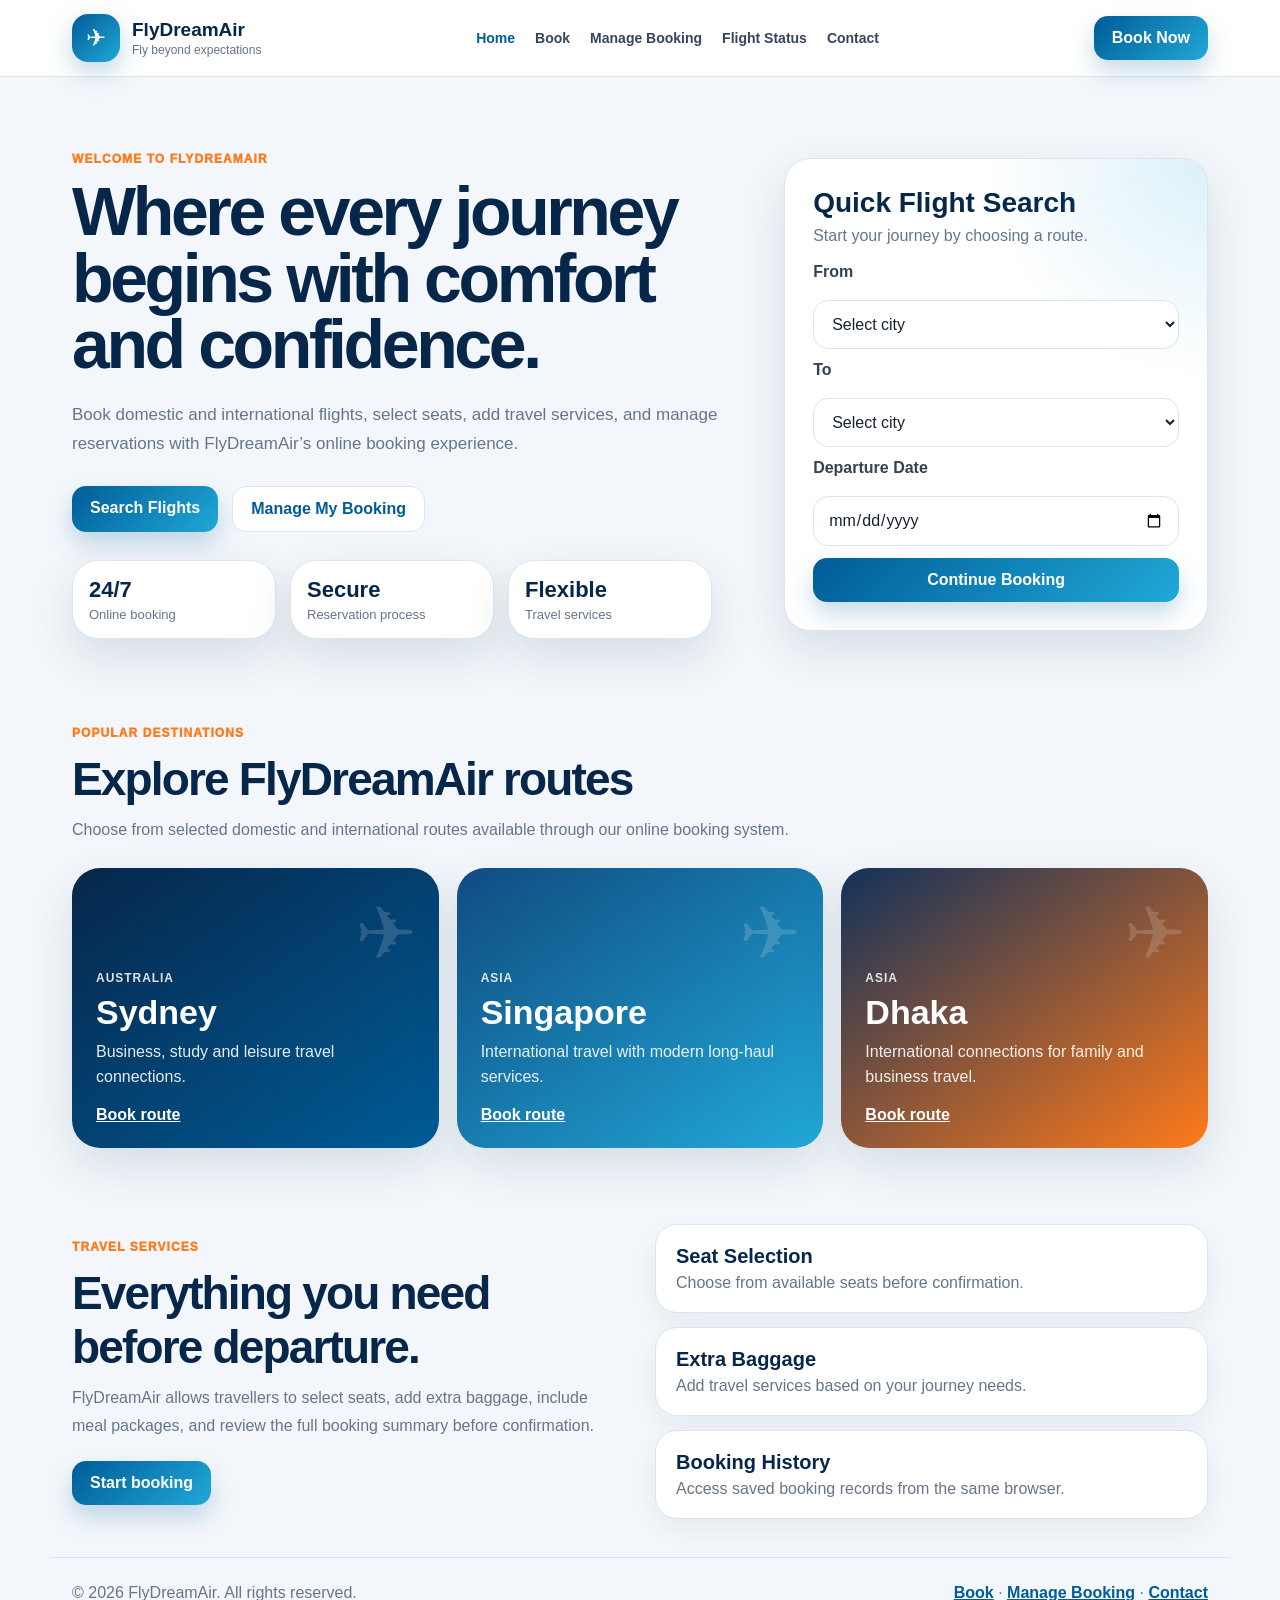
==== commit 0d892fb3: "Converted application into multi-page airline website" ====
--- a/index.html
+++ b/index.html
@@ -3,384 +3,162 @@
 <head>
   <meta charset="UTF-8" />
   <meta name="viewport" content="width=device-width, initial-scale=1.0" />
-  <title>FlyDreamAir Booking System</title>
+  <title>FlyDreamAir | Official Flight Booking</title>
   <link rel="stylesheet" href="style.css" />
 </head>
 <body>
-  <div class="app-shell">
-    <header class="site-header">
-      <nav class="nav">
-        <a class="brand" href="#home" aria-label="FlyDreamAir home">
-          <span class="brand-mark">✈</span>
-          <span>
-            <strong>FlyDreamAir</strong>
-            <small>Booking System</small>
-          </span>
-        </a>
+  <header class="site-header">
+    <nav class="nav">
+      <a class="brand" href="index.html">
+        <span class="brand-mark">✈</span>
+        <span>
+          <strong>FlyDreamAir</strong>
+          <small>Fly beyond expectations</small>
+        </span>
+      </a>
 
-        <div class="nav-links">
-          <a href="#home">Home</a>
-          <a href="#bookingApp">Book</a>
-          <a href="#manageBookings">Manage Booking</a>
-          <a href="#support">Support</a>
+      <button class="menu-toggle" id="menuToggle" aria-label="Open menu">☰</button>
+
+      <div class="nav-links" id="navLinks">
+        <a class="active" href="index.html">Home</a>
+        <a href="booking.html">Book</a>
+        <a href="manage-booking.html">Manage Booking</a>
+        <a href="flight-status.html">Flight Status</a>
+        <a href="contact.html">Contact</a>
+      </div>
+
+      <a class="nav-cta" href="booking.html">Book Now</a>
+    </nav>
+  </header>
+
+  <main>
+    <section class="hero home-hero">
+      <div class="hero-content">
+        <span class="eyebrow">Welcome to FlyDreamAir</span>
+        <h1>Where every journey begins with comfort and confidence.</h1>
+        <p>
+          Book domestic and international flights, select seats, add travel services,
+          and manage reservations with FlyDreamAir’s online booking experience.
+        </p>
+
+        <div class="hero-actions">
+          <a class="primary-link" href="booking.html">Search Flights</a>
+          <a class="secondary-link" href="manage-booking.html">Manage My Booking</a>
         </div>
 
-        <button class="ghost-btn" id="viewBookingsBtn">My Bookings</button>
-      </nav>
-    </header>
-
-    <main>
-      <section id="home" class="hero">
-        <div class="hero-copy">
-          <span class="eyebrow">Professional airline booking prototype</span>
-          <h1>Plan, book and manage your FlyDreamAir journey.</h1>
-          <p>
-            Search available flights, choose a seat, add travel services, review the total cost and generate a booking confirmation ticket.
-          </p>
-          <div class="hero-actions">
-            <a class="primary-link" href="#bookingApp">Start booking</a>
-            <a class="secondary-link" href="#manageBookings">Manage bookings</a>
+        <div class="trust-row">
+          <div>
+            <strong>24/7</strong>
+            <span>Online booking</span>
           </div>
-
-          <div class="trust-row" aria-label="Service highlights">
-            <div>
-              <strong>24/7</strong>
-              <span>Online booking</span>
-            </div>
-            <div>
-              <strong>16+</strong>
-              <span>Demo routes</span>
-            </div>
-            <div>
-              <strong>Local</strong>
-              <span>Saved history</span>
-            </div>
+          <div>
+            <strong>Secure</strong>
+            <span>Reservation process</span>
+          </div>
+          <div>
+            <strong>Flexible</strong>
+            <span>Travel services</span>
           </div>
         </div>
+      </div>
 
-        <aside class="hero-panel">
-          <div class="panel-top">
-            <span>Featured route</span>
-            <strong>Sydney → Singapore</strong>
-          </div>
-          <div class="mini-ticket">
-            <div>
-              <small>Flight</small>
-              <strong>FDA202</strong>
-            </div>
-            <div>
-              <small>Aircraft</small>
-              <strong>Boeing 787</strong>
-            </div>
-            <div>
-              <small>Duration</small>
-              <strong>8h 45m</strong>
-            </div>
-            <div>
-              <small>From</small>
-              <strong>$780</strong>
-            </div>
-          </div>
-        </aside>
-      </section>
+      <aside class="booking-widget">
+        <h2>Quick Flight Search</h2>
+        <p>Start your journey by choosing a route.</p>
 
-      <section id="bookingApp" class="booking-section">
-        <div class="section-heading">
-          <span>Flight reservation workflow</span>
-          <h2>Book a Flight</h2>
-          <p>Complete the booking step-by-step. Only the relevant step is displayed, similar to a professional travel website.</p>
+        <form id="homeSearchForm" class="quick-form">
+          <label for="homeFrom">From</label>
+          <select id="homeFrom" required>
+            <option value="">Select city</option>
+            <option>Sydney</option>
+            <option>Melbourne</option>
+            <option>Brisbane</option>
+            <option>Singapore</option>
+            <option>Dhaka</option>
+          </select>
+
+          <label for="homeTo">To</label>
+          <select id="homeTo" required>
+            <option value="">Select city</option>
+            <option>Sydney</option>
+            <option>Melbourne</option>
+            <option>Brisbane</option>
+            <option>Singapore</option>
+            <option>Dhaka</option>
+          </select>
+
+          <label for="homeDate">Departure Date</label>
+          <input type="date" id="homeDate" required />
+
+          <button class="primary-btn" type="submit">Continue Booking</button>
+        </form>
+      </aside>
+    </section>
+
+    <section class="section">
+      <div class="section-heading">
+        <span>Popular destinations</span>
+        <h2>Explore FlyDreamAir routes</h2>
+        <p>Choose from selected domestic and international routes available through our online booking system.</p>
+      </div>
+
+      <div class="destination-grid">
+        <article class="destination-card sydney">
+          <span>Australia</span>
+          <h3>Sydney</h3>
+          <p>Business, study and leisure travel connections.</p>
+          <a href="booking.html">Book route</a>
+        </article>
+
+        <article class="destination-card singapore">
+          <span>Asia</span>
+          <h3>Singapore</h3>
+          <p>International travel with modern long-haul services.</p>
+          <a href="booking.html">Book route</a>
+        </article>
+
+        <article class="destination-card dhaka">
+          <span>Asia</span>
+          <h3>Dhaka</h3>
+          <p>International connections for family and business travel.</p>
+          <a href="booking.html">Book route</a>
+        </article>
+      </div>
+    </section>
+
+    <section class="section split-feature">
+      <div>
+        <span class="eyebrow">Travel services</span>
+        <h2>Everything you need before departure.</h2>
+        <p>
+          FlyDreamAir allows travellers to select seats, add extra baggage,
+          include meal packages, and review the full booking summary before confirmation.
+        </p>
+        <a class="primary-link" href="booking.html">Start booking</a>
+      </div>
+
+      <div class="feature-list">
+        <div>
+          <strong>Seat Selection</strong>
+          <span>Choose from available seats before confirmation.</span>
         </div>
+        <div>
+          <strong>Extra Baggage</strong>
+          <span>Add travel services based on your journey needs.</span>
+        </div>
+        <div>
+          <strong>Booking History</strong>
+          <span>Access saved booking records from the same browser.</span>
+        </div>
+      </div>
+    </section>
+  </main>
 
-        <div class="progress-card">
-          <div class="progress-step active" data-step-dot="1"><span>1</span> Search</div>
-          <div class="progress-step" data-step-dot="2"><span>2</span> Flight</div>
-          <div class="progress-step" data-step-dot="3"><span>3</span> Passenger</div>
-          <div class="progress-step" data-step-dot="4"><span>4</span> Seat & Add-ons</div>
-          <div class="progress-step" data-step-dot="5"><span>5</span> Review</div>
-          <div class="progress-step" data-step-dot="6"><span>6</span> Confirm</div>
-        </div>
+  <footer class="footer">
+    <p>© 2026 FlyDreamAir. All rights reserved.</p>
+    <p><a href="booking.html">Book</a> · <a href="manage-booking.html">Manage Booking</a> · <a href="contact.html">Contact</a></p>
+  </footer>
 
-        <div class="workspace">
-          <section class="step-view active" id="stepSearch">
-            <div class="card search-card">
-              <div class="card-title">
-                <h3>Search Flights</h3>
-                <p>Choose your route, travel date and cabin preference.</p>
-              </div>
-
-              <form id="searchForm" class="search-grid">
-                <div>
-                  <label for="fromCity">From</label>
-                  <select id="fromCity" required>
-                    <option value="">Select departure city</option>
-                    <option>Sydney</option>
-                    <option>Melbourne</option>
-                    <option>Brisbane</option>
-                    <option>Singapore</option>
-                    <option>Dhaka</option>
-                  </select>
-                </div>
-
-                <div>
-                  <label for="toCity">To</label>
-                  <select id="toCity" required>
-                    <option value="">Select arrival city</option>
-                    <option>Sydney</option>
-                    <option>Melbourne</option>
-                    <option>Brisbane</option>
-                    <option>Singapore</option>
-                    <option>Dhaka</option>
-                  </select>
-                </div>
-
-                <div>
-                  <label for="departureDate">Departure Date</label>
-                  <input type="date" id="departureDate" required />
-                </div>
-
-                <div>
-                  <label for="tripType">Trip Type</label>
-                  <select id="tripType">
-                    <option>One Way</option>
-                    <option>Return</option>
-                  </select>
-                </div>
-
-                <div>
-                  <label for="passengers">Passengers</label>
-                  <input type="number" id="passengers" min="1" max="6" value="1" />
-                </div>
-
-                <div>
-                  <label for="cabinClass">Cabin Class</label>
-                  <select id="cabinClass">
-                    <option>Economy</option>
-                    <option>Business</option>
-                    <option>First Class</option>
-                  </select>
-                </div>
-
-                <button class="primary-btn search-submit" type="submit">Search Available Flights</button>
-              </form>
-            </div>
-
-            <div class="destination-grid">
-              <article>
-                <span>Domestic</span>
-                <strong>Sydney ↔ Melbourne</strong>
-                <p>Popular business route with multiple demo options.</p>
-              </article>
-              <article>
-                <span>International</span>
-                <strong>Sydney ↔ Singapore</strong>
-                <p>Long-haul service with add-on travel services.</p>
-              </article>
-              <article>
-                <span>International</span>
-                <strong>Sydney ↔ Dhaka</strong>
-                <p>Demo route for international reservation workflow.</p>
-              </article>
-            </div>
-          </section>
-
-          <section class="step-view" id="stepFlights">
-            <div class="card">
-              <div class="card-title split">
-                <div>
-                  <h3>Available Flights</h3>
-                  <p id="routeSummary">Select the best flight from the search results.</p>
-                </div>
-                <button class="text-btn" id="changeSearchBtn">Change search</button>
-              </div>
-              <div id="flightResults" class="flight-results"></div>
-            </div>
-          </section>
-
-          <section class="step-view" id="stepPassenger">
-            <div class="card">
-              <div class="card-title">
-                <h3>Passenger Information</h3>
-                <p>Enter the main traveller details for the booking record.</p>
-              </div>
-
-              <form id="passengerForm" class="passenger-grid">
-                <div>
-                  <label for="fullName">Full Name</label>
-                  <input type="text" id="fullName" placeholder="e.g. Shah Hadiuzzaman Rifat" required />
-                </div>
-
-                <div>
-                  <label for="email">Email Address</label>
-                  <input type="email" id="email" placeholder="name@example.com" required />
-                </div>
-
-                <div>
-                  <label for="phone">Phone Number</label>
-                  <input type="tel" id="phone" placeholder="+61..." required />
-                </div>
-
-                <div>
-                  <label for="passport">Passport / ID Number</label>
-                  <input type="text" id="passport" placeholder="Enter ID number" required />
-                </div>
-
-                <div>
-                  <label for="nationality">Nationality</label>
-                  <input type="text" id="nationality" placeholder="Enter nationality" required />
-                </div>
-
-                <div>
-                  <label for="dob">Date of Birth</label>
-                  <input type="date" id="dob" required />
-                </div>
-              </form>
-
-              <div class="button-row">
-                <button class="secondary-btn" data-go-step="2">Back to flights</button>
-                <button class="primary-btn" id="continueToSeatsBtn">Continue to seats</button>
-              </div>
-            </div>
-          </section>
-
-          <section class="step-view" id="stepSeats">
-            <div class="two-column">
-              <div class="card">
-                <div class="card-title">
-                  <h3>Select Seat</h3>
-                  <p>Unavailable seats are greyed out. Choose one available seat.</p>
-                </div>
-                <div class="aircraft-label">Front of aircraft</div>
-                <div id="seatMap" class="seat-map"></div>
-                <p id="selectedSeatText" class="selected-seat">No seat selected</p>
-              </div>
-
-              <div class="card">
-                <div class="card-title">
-                  <h3>Add Travel Services</h3>
-                  <p>Select optional services to improve the passenger journey.</p>
-                </div>
-
-                <div class="addons">
-                  <label>
-                    <input type="checkbox" class="addon" value="Meal Package" data-price="25" />
-                    <span>
-                      <strong>Meal Package</strong>
-                      <small>Hot meal and beverage selection</small>
-                    </span>
-                    <b>$25</b>
-                  </label>
-
-                  <label>
-                    <input type="checkbox" class="addon" value="Extra Baggage" data-price="60" />
-                    <span>
-                      <strong>Extra Baggage</strong>
-                      <small>Additional checked baggage allowance</small>
-                    </span>
-                    <b>$60</b>
-                  </label>
-
-                  <label>
-                    <input type="checkbox" class="addon" value="Priority Boarding" data-price="35" />
-                    <span>
-                      <strong>Priority Boarding</strong>
-                      <small>Board earlier and save time</small>
-                    </span>
-                    <b>$35</b>
-                  </label>
-
-                  <label>
-                    <input type="checkbox" class="addon" value="Travel Insurance" data-price="45" />
-                    <span>
-                      <strong>Travel Insurance</strong>
-                      <small>Basic travel protection package</small>
-                    </span>
-                    <b>$45</b>
-                  </label>
-                </div>
-
-                <div class="button-row">
-                  <button class="secondary-btn" data-go-step="3">Back</button>
-                  <button class="primary-btn" id="continueToReviewBtn">Review booking</button>
-                </div>
-              </div>
-            </div>
-          </section>
-
-          <section class="step-view" id="stepReview">
-            <div class="two-column">
-              <div class="card">
-                <div class="card-title">
-                  <h3>Review Booking</h3>
-                  <p>Check all information before confirming the booking.</p>
-                </div>
-                <div id="reviewDetails" class="review-details"></div>
-                <div class="button-row">
-                  <button class="secondary-btn" data-go-step="4">Back</button>
-                  <button class="primary-btn" id="confirmBookingBtn">Confirm Booking</button>
-                </div>
-              </div>
-
-              <aside class="price-card">
-                <span>Total payable</span>
-                <strong id="totalPrice">$0</strong>
-                <p>This is a simulation only. No real payment is processed.</p>
-              </aside>
-            </div>
-          </section>
-
-          <section class="step-view" id="stepConfirm">
-            <div class="confirmation-wrap">
-              <div class="success-icon">✓</div>
-              <h3>Booking Confirmed</h3>
-              <p>Your FlyDreamAir booking has been saved to local booking history.</p>
-              <div id="ticketOutput" class="ticket"></div>
-              <div class="button-row center">
-                <button class="secondary-btn" id="newBookingBtn">Create another booking</button>
-                <button class="primary-btn" id="goManageBtn">View booking history</button>
-              </div>
-            </div>
-          </section>
-        </div>
-      </section>
-
-      <section id="manageBookings" class="manage-section">
-        <div class="section-heading">
-          <span>Customer self-service</span>
-          <h2>Manage My Bookings</h2>
-          <p>Bookings are stored in this browser using localStorage for prototype demonstration.</p>
-        </div>
-
-        <div class="card">
-          <div class="card-title split">
-            <div>
-              <h3>Booking History</h3>
-              <p>View, track or cancel saved demo bookings.</p>
-            </div>
-            <button class="danger-btn" id="clearHistoryBtn">Clear All</button>
-          </div>
-
-          <div id="bookingHistory" class="history-list"></div>
-        </div>
-      </section>
-
-      <section id="support" class="support-section">
-        <div class="support-card">
-          <div>
-            <span>Need help?</span>
-            <h2>FlyDreamAir Support Centre</h2>
-            <p>This prototype can be extended later with login, payment, customer profile and admin flight management features.</p>
-          </div>
-          <a class="primary-link" href="#bookingApp">Book a flight</a>
-        </div>
-      </section>
-    </main>
-
-    <footer class="footer">
-      <p>© 2026 FlyDreamAir Booking System Prototype</p>
-      <p>Created for CSIT214 IT Project Management demonstration.</p>
-    </footer>
-  </div>
-
-  <script src="script.js" defer></script>
+  <script src="app.js"></script>
 </body>
 </html>
--- a/style.css
+++ b/style.css
@@ -5,19 +5,19 @@
 }
 
 :root {
-  --navy: #072a53;
+  --navy: #06264a;
   --blue: #005c97;
-  --sky: #16a7d8;
+  --sky: #21a8d8;
   --orange: #ff7a1a;
-  --gold: #f7b731;
+  --gold: #f8b931;
   --ink: #172033;
-  --muted: #64748b;
-  --line: #dbe4ef;
-  --soft: #f4f8fc;
+  --muted: #66758a;
+  --line: #dbe5ef;
+  --soft: #f3f7fb;
   --card: #ffffff;
   --danger: #dc2626;
   --success: #16a34a;
-  --shadow: 0 18px 45px rgba(7, 42, 83, 0.12);
+  --shadow: 0 18px 45px rgba(6, 38, 74, 0.12);
 }
 
 html {
@@ -32,12 +32,14 @@
 
 button,
 input,
-select {
+select,
+textarea {
   font: inherit;
 }
 
-button {
-  border: 0;
+button,
+a {
+  transition: 0.2s ease;
 }
 
 a {
@@ -47,46 +49,46 @@
 .site-header {
   position: sticky;
   top: 0;
-  z-index: 50;
-  background: rgba(255, 255, 255, 0.92);
-  backdrop-filter: blur(16px);
-  border-bottom: 1px solid rgba(219, 228, 239, 0.75);
+  z-index: 100;
+  background: rgba(255, 255, 255, 0.94);
+  backdrop-filter: blur(18px);
+  border-bottom: 1px solid rgba(219, 229, 239, 0.9);
 }
 
 .nav {
   max-width: 1180px;
   margin: auto;
-  min-height: 74px;
+  min-height: 76px;
   padding: 0 22px;
   display: flex;
   align-items: center;
+  gap: 20px;
   justify-content: space-between;
-  gap: 18px;
 }
 
 .brand {
-  display: inline-flex;
+  display: flex;
   align-items: center;
   gap: 12px;
   text-decoration: none;
 }
 
 .brand-mark {
-  width: 46px;
-  height: 46px;
+  width: 48px;
+  height: 48px;
   border-radius: 16px;
+  display: grid;
+  place-items: center;
   background: linear-gradient(135deg, var(--blue), var(--sky));
   color: white;
-  display: grid;
-  place-items: center;
   font-size: 24px;
-  box-shadow: 0 10px 25px rgba(0, 92, 151, 0.25);
+  box-shadow: 0 10px 26px rgba(0, 92, 151, 0.25);
 }
 
 .brand strong {
   display: block;
+  color: var(--navy);
   font-size: 19px;
-  color: var(--navy);
 }
 
 .brand small {
@@ -98,69 +100,63 @@
 
 .nav-links {
   display: flex;
-  gap: 22px;
+  gap: 20px;
   align-items: center;
 }
 
 .nav-links a {
   text-decoration: none;
-  color: #334155;
-  font-weight: 700;
+  color: #35455c;
+  font-weight: 800;
   font-size: 14px;
 }
 
-.nav-links a:hover {
+.nav-links a:hover,
+.nav-links a.active {
   color: var(--blue);
 }
 
-.ghost-btn,
-.text-btn,
+.nav-cta,
+.primary-link,
+.secondary-link,
+.primary-btn,
 .secondary-btn,
-.primary-btn,
 .danger-btn,
+.text-btn {
+  border-radius: 14px;
+  text-decoration: none;
+  cursor: pointer;
+  font-weight: 900;
+  border: 0;
+}
+
+.nav-cta,
 .primary-link,
-.secondary-link {
-  border-radius: 14px;
-  cursor: pointer;
-  font-weight: 800;
-  text-decoration: none;
-  transition: 0.2s ease;
-}
-
-.ghost-btn {
-  background: #edf6ff;
-  color: var(--blue);
-  padding: 11px 16px;
-}
-
-.ghost-btn:hover {
-  background: #dff0ff;
-}
-
-.primary-btn,
-.primary-link {
+.primary-btn {
   background: linear-gradient(135deg, var(--blue), var(--sky));
   color: white;
   padding: 13px 18px;
   box-shadow: 0 12px 24px rgba(0, 92, 151, 0.22);
 }
 
-.primary-btn:hover,
-.primary-link:hover {
+.nav-cta:hover,
+.primary-link:hover,
+.primary-btn:hover {
   transform: translateY(-1px);
 }
 
-.secondary-btn,
-.secondary-link {
+.secondary-link,
+.secondary-btn {
   background: white;
   color: var(--blue);
   border: 1px solid var(--line);
   padding: 13px 18px;
 }
 
-.secondary-btn:hover,
-.secondary-link:hover {
-  border-color: var(--blue);
+.danger-btn {
+  background: #fff1f2;
+  color: var(--danger);
+  padding: 12px 16px;
 }
 
 .text-btn {
@@ -169,212 +165,340 @@
   padding: 8px 0;
 }
 
-.danger-btn {
-  background: #fff1f2;
-  color: var(--danger);
-  padding: 11px 16px;
-}
-
-.danger-btn:hover {
-  background: #ffe4e6;
-}
-
-.hero {
+.menu-toggle {
+  display: none;
+  background: var(--soft);
+  color: var(--navy);
+  border-radius: 12px;
+  padding: 10px 12px;
+  border: 1px solid var(--line);
+}
+
+main {
   max-width: 1180px;
   margin: auto;
-  padding: 72px 22px 44px;
-  display: grid;
-  grid-template-columns: minmax(0, 1.3fr) minmax(320px, 0.7fr);
+  padding: 0 22px;
+}
+
+.hero {
+  padding: 72px 0 46px;
+  display: grid;
+  grid-template-columns: minmax(0, 1.2fr) minmax(330px, 0.75fr);
   gap: 34px;
   align-items: center;
 }
 
+.home-hero h1,
+.page-hero h1 {
+  color: var(--navy);
+  letter-spacing: -0.05em;
+  line-height: 0.98;
+}
+
+.home-hero h1 {
+  font-size: clamp(42px, 6vw, 68px);
+  margin-bottom: 22px;
+}
+
+.hero-content p,
+.page-hero p,
+.section-heading p,
+.card-title p,
+.split-feature p {
+  color: var(--muted);
+  line-height: 1.72;
+}
+
+.hero-content p {
+  max-width: 680px;
+  font-size: 17px;
+}
+
 .eyebrow,
-.section-heading span,
-.support-card span {
+.section-heading span {
   display: inline-block;
   color: var(--orange);
+  font-size: 12px;
+  letter-spacing: 0.09em;
+  text-transform: uppercase;
+  font-weight: 950;
+  margin-bottom: 12px;
+}
+
+.hero-actions {
+  display: flex;
+  flex-wrap: wrap;
+  gap: 14px;
+  margin: 28px 0;
+}
+
+.trust-row {
+  display: grid;
+  grid-template-columns: repeat(3, 1fr);
+  gap: 14px;
+  max-width: 640px;
+}
+
+.trust-row div,
+.card,
+.booking-widget,
+.contact-info,
+.price-card {
+  background: white;
+  border: 1px solid var(--line);
+  border-radius: 26px;
+  box-shadow: var(--shadow);
+}
+
+.trust-row div {
+  padding: 16px;
+}
+
+.trust-row strong {
+  display: block;
+  color: var(--navy);
+  font-size: 22px;
+}
+
+.trust-row span {
+  display: block;
+  color: var(--muted);
+  margin-top: 4px;
+  font-size: 13px;
+}
+
+.booking-widget {
+  padding: 28px;
+  position: relative;
+  overflow: hidden;
+}
+
+.booking-widget::before {
+  content: "";
+  position: absolute;
+  inset: 0;
+  background: radial-gradient(circle at top right, rgba(33, 168, 216, 0.16), transparent 35%);
+  pointer-events: none;
+}
+
+.booking-widget h2 {
+  color: var(--navy);
+  margin-bottom: 8px;
+  font-size: 28px;
+}
+
+.booking-widget p {
+  color: var(--muted);
+  margin-bottom: 18px;
+}
+
+.quick-form,
+.contact-form {
+  position: relative;
+  z-index: 2;
+  display: grid;
+  gap: 12px;
+}
+
+label {
+  display: block;
+  font-weight: 900;
+  color: #334155;
+  margin-bottom: 7px;
+}
+
+input,
+select,
+textarea {
+  width: 100%;
+  border: 1px solid var(--line);
+  border-radius: 15px;
+  padding: 14px;
+  outline: none;
+  background: white;
+  color: var(--ink);
+}
+
+input:focus,
+select:focus,
+textarea:focus {
+  border-color: var(--blue);
+  box-shadow: 0 0 0 4px rgba(0, 92, 151, 0.1);
+}
+
+.section {
+  padding: 38px 0;
+}
+
+.section-heading {
+  margin-bottom: 24px;
+}
+
+.section-heading h2,
+.split-feature h2 {
+  color: var(--navy);
+  font-size: clamp(30px, 4vw, 46px);
+  letter-spacing: -0.04em;
+  margin-bottom: 10px;
+}
+
+.destination-grid {
+  display: grid;
+  grid-template-columns: repeat(3, 1fr);
+  gap: 18px;
+}
+
+.destination-card {
+  min-height: 280px;
+  padding: 24px;
+  border-radius: 28px;
+  color: white;
+  display: flex;
+  flex-direction: column;
+  justify-content: flex-end;
+  box-shadow: var(--shadow);
+  overflow: hidden;
+  position: relative;
+  background: linear-gradient(145deg, var(--navy), var(--blue));
+}
+
+.destination-card::before {
+  content: "✈";
+  position: absolute;
+  top: 22px;
+  right: 22px;
+  font-size: 74px;
+  opacity: 0.16;
+}
+
+.destination-card.singapore {
+  background: linear-gradient(145deg, #0f4c81, #21a8d8);
+}
+
+.destination-card.dhaka {
+  background: linear-gradient(145deg, #12315a, #ff7a1a);
+}
+
+.destination-card span {
+  opacity: 0.86;
   font-weight: 900;
   text-transform: uppercase;
   letter-spacing: 0.08em;
   font-size: 12px;
-  margin-bottom: 12px;
-}
-
-.hero h1 {
-  font-size: clamp(40px, 6vw, 68px);
-  line-height: 0.98;
-  letter-spacing: -0.05em;
-  color: var(--navy);
-  margin-bottom: 22px;
-}
-
-.hero p {
-  color: var(--muted);
-  line-height: 1.75;
-  font-size: 17px;
-  max-width: 670px;
-}
-
-.hero-actions {
-  display: flex;
+}
+
+.destination-card h3 {
+  font-size: 34px;
+  margin: 8px 0;
+}
+
+.destination-card p {
+  line-height: 1.55;
+  opacity: 0.9;
+  margin-bottom: 16px;
+}
+
+.destination-card a {
+  font-weight: 900;
+  color: white;
+}
+
+.split-feature {
+  display: grid;
+  grid-template-columns: 1fr 1fr;
+  gap: 30px;
+  align-items: center;
+}
+
+.split-feature .primary-link {
+  display: inline-block;
+  margin-top: 22px;
+}
+
+.feature-list {
+  display: grid;
   gap: 14px;
-  flex-wrap: wrap;
-  margin: 28px 0;
-}
-
-.trust-row {
-  display: grid;
-  grid-template-columns: repeat(3, minmax(0, 1fr));
-  gap: 12px;
-  max-width: 620px;
-}
-
-.trust-row div {
-  background: white;
-  border: 1px solid var(--line);
-  border-radius: 18px;
-  padding: 16px;
-  box-shadow: 0 10px 25px rgba(7, 42, 83, 0.06);
-}
-
-.trust-row strong {
-  display: block;
-  color: var(--navy);
-  font-size: 22px;
-}
-
-.trust-row span {
-  display: block;
-  color: var(--muted);
-  margin-top: 4px;
-  font-size: 13px;
-}
-
-.hero-panel {
-  min-height: 430px;
-  border-radius: 34px;
-  background:
-    radial-gradient(circle at top right, rgba(255, 122, 26, 0.24), transparent 32%),
-    linear-gradient(145deg, #063260, #006aa8 52%, #37b7dc);
-  color: white;
-  padding: 28px;
-  box-shadow: var(--shadow);
-  display: flex;
-  flex-direction: column;
-  justify-content: space-between;
-  overflow: hidden;
-  position: relative;
-}
-
-.hero-panel::after {
-  content: "✈";
-  position: absolute;
-  right: -18px;
-  top: 55px;
-  font-size: 190px;
-  opacity: 0.12;
-  transform: rotate(-18deg);
-}
-
-.panel-top span {
-  display: block;
-  opacity: 0.8;
-  margin-bottom: 8px;
-}
-
-.panel-top strong {
-  display: block;
-  font-size: 28px;
-}
-
-.mini-ticket {
-  position: relative;
-  z-index: 2;
-  background: rgba(255, 255, 255, 0.14);
-  border: 1px solid rgba(255, 255, 255, 0.3);
-  backdrop-filter: blur(10px);
-  border-radius: 24px;
-  padding: 18px;
-  display: grid;
-  grid-template-columns: 1fr 1fr;
-  gap: 14px;
-}
-
-.mini-ticket small {
-  display: block;
-  opacity: 0.78;
-  margin-bottom: 4px;
-}
-
-main {
-  max-width: 1180px;
-  margin: auto;
-  padding: 0 22px 40px;
-}
-
-.booking-section,
-.manage-section,
-.support-section {
-  padding-top: 34px;
-}
-
-.section-heading {
-  margin-bottom: 22px;
-}
-
-.section-heading h2 {
-  color: var(--navy);
-  font-size: clamp(30px, 4vw, 44px);
-  letter-spacing: -0.03em;
-  margin-bottom: 8px;
-}
-
-.section-heading p {
-  color: var(--muted);
-  line-height: 1.65;
-  max-width: 760px;
-}
-
-.progress-card {
+}
+
+.feature-list div {
   background: white;
   border: 1px solid var(--line);
   border-radius: 22px;
+  padding: 20px;
+  box-shadow: 0 10px 26px rgba(6, 38, 74, 0.06);
+}
+
+.feature-list strong {
+  display: block;
+  color: var(--navy);
+  font-size: 20px;
+  margin-bottom: 6px;
+}
+
+.feature-list span {
+  color: var(--muted);
+}
+
+.page-hero {
+  padding: 58px 0 28px;
+}
+
+.page-hero h1 {
+  font-size: clamp(38px, 5vw, 58px);
+  margin-bottom: 14px;
+}
+
+.page-hero p {
+  max-width: 760px;
+  font-size: 17px;
+}
+
+.booking-shell {
+  display: grid;
+  grid-template-columns: 255px minmax(0, 1fr);
+  gap: 22px;
+  align-items: start;
+  padding: 22px 0 48px;
+}
+
+.progress-panel {
+  position: sticky;
+  top: 98px;
+  background: white;
+  border: 1px solid var(--line);
+  border-radius: 24px;
   padding: 14px;
   box-shadow: var(--shadow);
   display: grid;
-  grid-template-columns: repeat(6, 1fr);
   gap: 8px;
-  margin-bottom: 22px;
 }
 
 .progress-step {
-  color: var(--muted);
-  display: flex;
-  align-items: center;
-  gap: 8px;
-  justify-content: center;
-  font-weight: 800;
-  font-size: 13px;
-  padding: 12px 8px;
+  padding: 13px;
   border-radius: 15px;
+  display: flex;
+  align-items: center;
+  gap: 10px;
+  color: var(--muted);
+  font-weight: 900;
+  font-size: 14px;
 }
 
 .progress-step span {
-  width: 26px;
-  height: 26px;
+  width: 28px;
+  height: 28px;
   border-radius: 50%;
-  background: #edf2f7;
+  background: #eaf2f9;
   display: grid;
   place-items: center;
-  color: #475569;
+  color: #41556d;
   font-size: 12px;
 }
 
 .progress-step.active,
 .progress-step.done {
-  color: var(--navy);
   background: #eef8ff;
+  color: var(--navy);
 }
 
 .progress-step.active span,
@@ -383,10 +507,6 @@
   color: white;
 }
 
-.workspace {
-  min-height: 420px;
-}
-
 .step-view {
   display: none;
 }
@@ -407,104 +527,35 @@
   }
 }
 
-.card,
-.price-card,
-.support-card {
-  background: white;
-  border: 1px solid var(--line);
-  border-radius: 26px;
+.card {
   padding: 24px;
-  box-shadow: var(--shadow);
 }
 
 .card-title {
   margin-bottom: 18px;
 }
 
-.card-title h3 {
-  color: var(--navy);
-  font-size: 24px;
-  margin-bottom: 6px;
-}
-
-.card-title p {
-  color: var(--muted);
-  line-height: 1.55;
-}
-
-.split {
+.card-title h2 {
+  color: var(--navy);
+  font-size: 28px;
+  margin-bottom: 7px;
+}
+
+.split-title {
   display: flex;
   justify-content: space-between;
   gap: 18px;
   align-items: flex-start;
 }
 
-.search-grid,
-.passenger-grid {
+.form-grid {
   display: grid;
   grid-template-columns: repeat(3, 1fr);
   gap: 18px;
 }
 
-.search-submit {
+.form-submit {
   grid-column: 1 / -1;
-}
-
-label {
-  display: block;
-  font-weight: 850;
-  color: #334155;
-  margin-bottom: 8px;
-}
-
-input,
-select {
-  width: 100%;
-  border: 1px solid var(--line);
-  border-radius: 15px;
-  padding: 14px 14px;
-  outline: none;
-  background: white;
-  color: var(--ink);
-}
-
-input:focus,
-select:focus {
-  border-color: var(--blue);
-  box-shadow: 0 0 0 4px rgba(0, 92, 151, 0.1);
-}
-
-.destination-grid {
-  display: grid;
-  grid-template-columns: repeat(3, 1fr);
-  gap: 18px;
-  margin-top: 18px;
-}
-
-.destination-grid article {
-  background: white;
-  border: 1px solid var(--line);
-  border-radius: 22px;
-  padding: 20px;
-  box-shadow: 0 10px 25px rgba(7, 42, 83, 0.06);
-}
-
-.destination-grid span {
-  color: var(--orange);
-  font-weight: 900;
-  font-size: 12px;
-}
-
-.destination-grid strong {
-  display: block;
-  color: var(--navy);
-  margin: 8px 0;
-  font-size: 18px;
-}
-
-.destination-grid p {
-  color: var(--muted);
-  line-height: 1.55;
 }
 
 .flight-results {
@@ -516,24 +567,23 @@
   border: 1px solid var(--line);
   border-radius: 22px;
   padding: 18px;
-  display: grid;
-  grid-template-columns: 1.1fr 1.2fr auto;
+  background: #fbfdff;
+  display: grid;
+  grid-template-columns: 1fr 1.1fr auto;
   gap: 18px;
   align-items: center;
-  background: #fbfdff;
-}
-
-.flight-route strong {
-  display: block;
+}
+
+.flight-card h3 {
   color: var(--navy);
   font-size: 20px;
   margin-bottom: 5px;
 }
 
-.flight-route span,
-.flight-meta span,
+.flight-card p,
 .empty-state {
   color: var(--muted);
+  line-height: 1.55;
 }
 
 .flight-times {
@@ -544,22 +594,22 @@
 
 .flight-times strong {
   display: block;
+  color: var(--navy);
   font-size: 24px;
-  color: var(--navy);
 }
 
 .flight-line {
+  height: 2px;
+  min-width: 75px;
   flex: 1;
-  height: 2px;
   background: linear-gradient(90deg, var(--blue), var(--sky));
-  min-width: 70px;
   position: relative;
 }
 
 .flight-line::after {
   content: "✈";
   position: absolute;
-  right: -6px;
+  right: -5px;
   top: -14px;
   color: var(--blue);
 }
@@ -570,14 +620,14 @@
 
 .flight-price strong {
   display: block;
-  font-size: 28px;
   color: var(--orange);
+  font-size: 30px;
   margin-bottom: 10px;
 }
 
 .two-column {
   display: grid;
-  grid-template-columns: minmax(0, 1fr) minmax(320px, 0.85fr);
+  grid-template-columns: 1fr minmax(310px, 0.85fr);
   gap: 22px;
   align-items: start;
 }
@@ -585,8 +635,8 @@
 .aircraft-label {
   text-align: center;
   color: var(--muted);
-  font-weight: 800;
-  margin-bottom: 10px;
+  font-weight: 900;
+  margin-bottom: 12px;
 }
 
 .seat-map {
@@ -596,17 +646,13 @@
 }
 
 .seat {
+  border: 1px solid #c7e8fb;
+  border-radius: 13px;
   padding: 13px 0;
-  border-radius: 13px;
   background: #eaf7ff;
   color: var(--blue);
-  border: 1px solid #c7e8fb;
   cursor: pointer;
-  font-weight: 900;
-}
-
-.seat:hover {
-  background: #d9f0ff;
+  font-weight: 950;
 }
 
 .seat.selected {
@@ -616,14 +662,14 @@
 
 .seat.booked {
   background: #cbd5e1;
+  border-color: #cbd5e1;
   color: white;
   cursor: not-allowed;
-  border-color: #cbd5e1;
 }
 
 .selected-seat {
   color: var(--blue);
-  font-weight: 900;
+  font-weight: 950;
   margin-top: 14px;
 }
 
@@ -638,10 +684,10 @@
   grid-template-columns: auto 1fr auto;
   gap: 12px;
   align-items: center;
-  background: #f8fbff;
+  padding: 14px;
   border: 1px solid var(--line);
   border-radius: 18px;
-  padding: 14px;
+  background: #f8fbff;
   cursor: pointer;
 }
 
@@ -691,15 +737,16 @@
 }
 
 .review-row strong {
+  color: var(--navy);
   text-align: right;
-  color: var(--navy);
 }
 
 .price-card {
   position: sticky;
-  top: 96px;
+  top: 98px;
+  padding: 26px;
+  color: white;
   background: linear-gradient(145deg, var(--navy), var(--blue));
-  color: white;
 }
 
 .price-card span {
@@ -710,55 +757,57 @@
 
 .price-card strong {
   display: block;
-  font-size: 48px;
+  font-size: 50px;
   margin-bottom: 12px;
 }
 
 .price-card p {
-  opacity: 0.8;
-  line-height: 1.55;
+  opacity: 0.82;
+  line-height: 1.58;
 }
 
 .confirmation-wrap {
+  text-align: center;
   background: white;
   border: 1px solid var(--line);
   border-radius: 30px;
   padding: 34px;
   box-shadow: var(--shadow);
-  text-align: center;
 }
 
 .success-icon {
-  width: 70px;
-  height: 70px;
+  width: 72px;
+  height: 72px;
   border-radius: 50%;
   display: grid;
   place-items: center;
+  margin: 0 auto 16px;
+  color: var(--success);
   background: #dcfce7;
-  color: var(--success);
-  font-size: 38px;
-  font-weight: 900;
-  margin: 0 auto 16px;
-}
-
-.confirmation-wrap h3 {
-  color: var(--navy);
-  font-size: 30px;
+  font-size: 40px;
+  font-weight: 950;
+}
+
+.confirmation-wrap h2 {
+  color: var(--navy);
   margin-bottom: 8px;
-}
-
-.confirmation-wrap > p {
+  font-size: 32px;
+}
+
+.confirmation-wrap p {
   color: var(--muted);
   margin-bottom: 22px;
 }
 
-.ticket {
+.ticket,
+.ticket-preview .ticket {
   max-width: 760px;
   margin: 0 auto;
+  text-align: left;
+  border: 1px solid var(--line);
   border-radius: 24px;
   overflow: hidden;
-  border: 1px solid var(--line);
-  text-align: left;
+  background: white;
 }
 
 .ticket-head {
@@ -772,8 +821,8 @@
 }
 
 .ticket-head span {
-  opacity: 0.85;
-  display: block;
+  display: block;
+  opacity: 0.82;
   margin-bottom: 4px;
 }
 
@@ -782,7 +831,6 @@
 }
 
 .ticket-body {
-  background: white;
   padding: 20px;
   display: grid;
   grid-template-columns: repeat(3, 1fr);
@@ -797,6 +845,17 @@
 
 .ticket-body strong {
   color: var(--navy);
+}
+
+.manage-tools {
+  display: flex;
+  gap: 14px;
+  margin-bottom: 20px;
+  align-items: center;
+}
+
+.manage-tools input {
+  flex: 1;
 }
 
 .history-list {
@@ -815,7 +874,7 @@
   align-items: center;
 }
 
-.history-item h4 {
+.history-item h3 {
   color: var(--navy);
   font-size: 18px;
   margin-bottom: 8px;
@@ -830,6 +889,7 @@
   display: flex;
   gap: 10px;
   align-items: center;
+  flex-wrap: wrap;
 }
 
 .badge {
@@ -839,7 +899,7 @@
   border-radius: 999px;
   padding: 6px 10px;
   font-size: 12px;
-  font-weight: 900;
+  font-weight: 950;
   margin-top: 8px;
 }
 
@@ -848,73 +908,170 @@
   color: #991b1b;
 }
 
-.support-card {
-  margin: 22px 0 34px;
-  background:
-    radial-gradient(circle at right, rgba(22, 167, 216, 0.16), transparent 35%),
-    white;
-  display: flex;
-  justify-content: space-between;
-  gap: 20px;
-  align-items: center;
-}
-
-.support-card h2 {
-  color: var(--navy);
-  font-size: 30px;
-  margin-bottom: 8px;
-}
-
-.support-card p {
+.ticket-preview {
+  margin-top: -18px;
+}
+
+.status-layout,
+.contact-layout {
+  display: grid;
+  grid-template-columns: minmax(0, 1fr) 380px;
+  gap: 22px;
+  align-items: start;
+}
+
+.status-form {
+  display: flex;
+  gap: 12px;
+}
+
+.status-form input {
+  flex: 1;
+}
+
+.status-result {
+  margin-top: 18px;
+}
+
+.status-card {
+  background: #fbfdff;
+  border: 1px solid var(--line);
+  border-radius: 20px;
+  padding: 18px;
+}
+
+.status-card h3 {
+  color: var(--navy);
+  font-size: 22px;
+  margin-bottom: 10px;
+}
+
+.status-card p {
   color: var(--muted);
   line-height: 1.65;
 }
 
+.flight-number-list {
+  display: grid;
+  grid-template-columns: repeat(2, 1fr);
+  gap: 12px;
+}
+
+.flight-number-list button {
+  background: #eef8ff;
+  color: var(--blue);
+  border: 1px solid #c7e8fb;
+  border-radius: 14px;
+  padding: 14px;
+  cursor: pointer;
+  font-weight: 950;
+}
+
+.contact-info {
+  padding: 24px;
+  display: grid;
+  gap: 16px;
+  background: linear-gradient(145deg, var(--navy), var(--blue));
+  color: white;
+}
+
+.contact-info div {
+  border-bottom: 1px solid rgba(255,255,255,0.22);
+  padding-bottom: 16px;
+}
+
+.contact-info div:last-child {
+  border-bottom: 0;
+  padding-bottom: 0;
+}
+
+.contact-info span {
+  display: block;
+  opacity: 0.78;
+  margin-bottom: 6px;
+}
+
+.contact-info strong {
+  display: block;
+  font-size: 19px;
+}
+
+.form-response {
+  margin-top: 14px;
+  color: var(--success);
+  font-weight: 900;
+}
+
 .footer {
-  border-top: 1px solid var(--line);
-  padding: 24px 22px;
-  color: var(--muted);
-  display: flex;
-  gap: 12px;
-  justify-content: space-between;
   max-width: 1180px;
   margin: auto;
+  padding: 26px 22px;
+  border-top: 1px solid var(--line);
+  color: var(--muted);
+  display: flex;
+  justify-content: space-between;
+  gap: 12px;
   flex-wrap: wrap;
 }
 
-@media (max-width: 940px) {
+.footer a {
+  color: var(--blue);
+  font-weight: 800;
+}
+
+@media (max-width: 980px) {
   .nav {
     flex-wrap: wrap;
-    justify-content: center;
+  }
+
+  .menu-toggle {
+    display: inline-block;
   }
 
   .nav-links {
-    order: 3;
+    display: none;
     width: 100%;
-    justify-content: center;
-    flex-wrap: wrap;
+    order: 4;
+    flex-direction: column;
+    align-items: stretch;
+    background: white;
+    padding: 14px;
+    border: 1px solid var(--line);
+    border-radius: 18px;
+  }
+
+  .nav-links.open {
+    display: flex;
+  }
+
+  .nav-cta {
+    margin-left: auto;
   }
 
   .hero,
-  .two-column {
+  .booking-shell,
+  .two-column,
+  .split-feature,
+  .status-layout,
+  .contact-layout {
     grid-template-columns: 1fr;
   }
 
-  .progress-card {
+  .progress-panel,
+  .price-card {
+    position: static;
+  }
+
+  .progress-panel {
     grid-template-columns: repeat(3, 1fr);
   }
 
-  .search-grid,
-  .passenger-grid,
+  .form-grid,
   .destination-grid,
   .ticket-body {
     grid-template-columns: 1fr;
   }
 
-  .price-card {
-    position: static;
-  }
-
   .flight-card {
     grid-template-columns: 1fr;
   }
@@ -924,36 +1081,32 @@
   }
 }
 
-@media (max-width: 620px) {
+@media (max-width: 640px) {
   .nav {
     padding: 12px 16px;
   }
 
-  .hero {
-    padding: 44px 16px 28px;
-  }
-
   main {
-    padding: 0 16px 30px;
+    padding: 0 16px;
+  }
+
+  .nav-cta {
+    display: none;
+  }
+
+  .home-hero h1 {
+    font-size: 40px;
   }
 
   .trust-row,
-  .progress-card {
+  .progress-panel {
     grid-template-columns: 1fr;
   }
 
-  .hero-panel {
-    min-height: 340px;
-  }
-
-  .mini-ticket {
-    grid-template-columns: 1fr;
-  }
-
   .card,
-  .price-card,
-  .support-card,
-  .confirmation-wrap {
+  .booking-widget,
+  .confirmation-wrap,
+  .contact-info {
     padding: 18px;
   }
 
@@ -961,19 +1114,25 @@
     grid-template-columns: repeat(4, 1fr);
   }
 
-  .history-item,
-  .support-card,
-  .split {
+  .status-form,
+  .manage-tools,
+  .split-title {
+    flex-direction: column;
+    display: flex;
+    align-items: stretch;
+  }
+
+  .history-item {
     grid-template-columns: 1fr;
-    display: grid;
-  }
-
-  .button-row {
-    justify-content: stretch;
   }
 
   .button-row button,
   .button-row a {
     width: 100%;
-  }
-}
+    text-align: center;
+  }
+
+  .footer {
+    padding: 22px 16px;
+  }
+}
